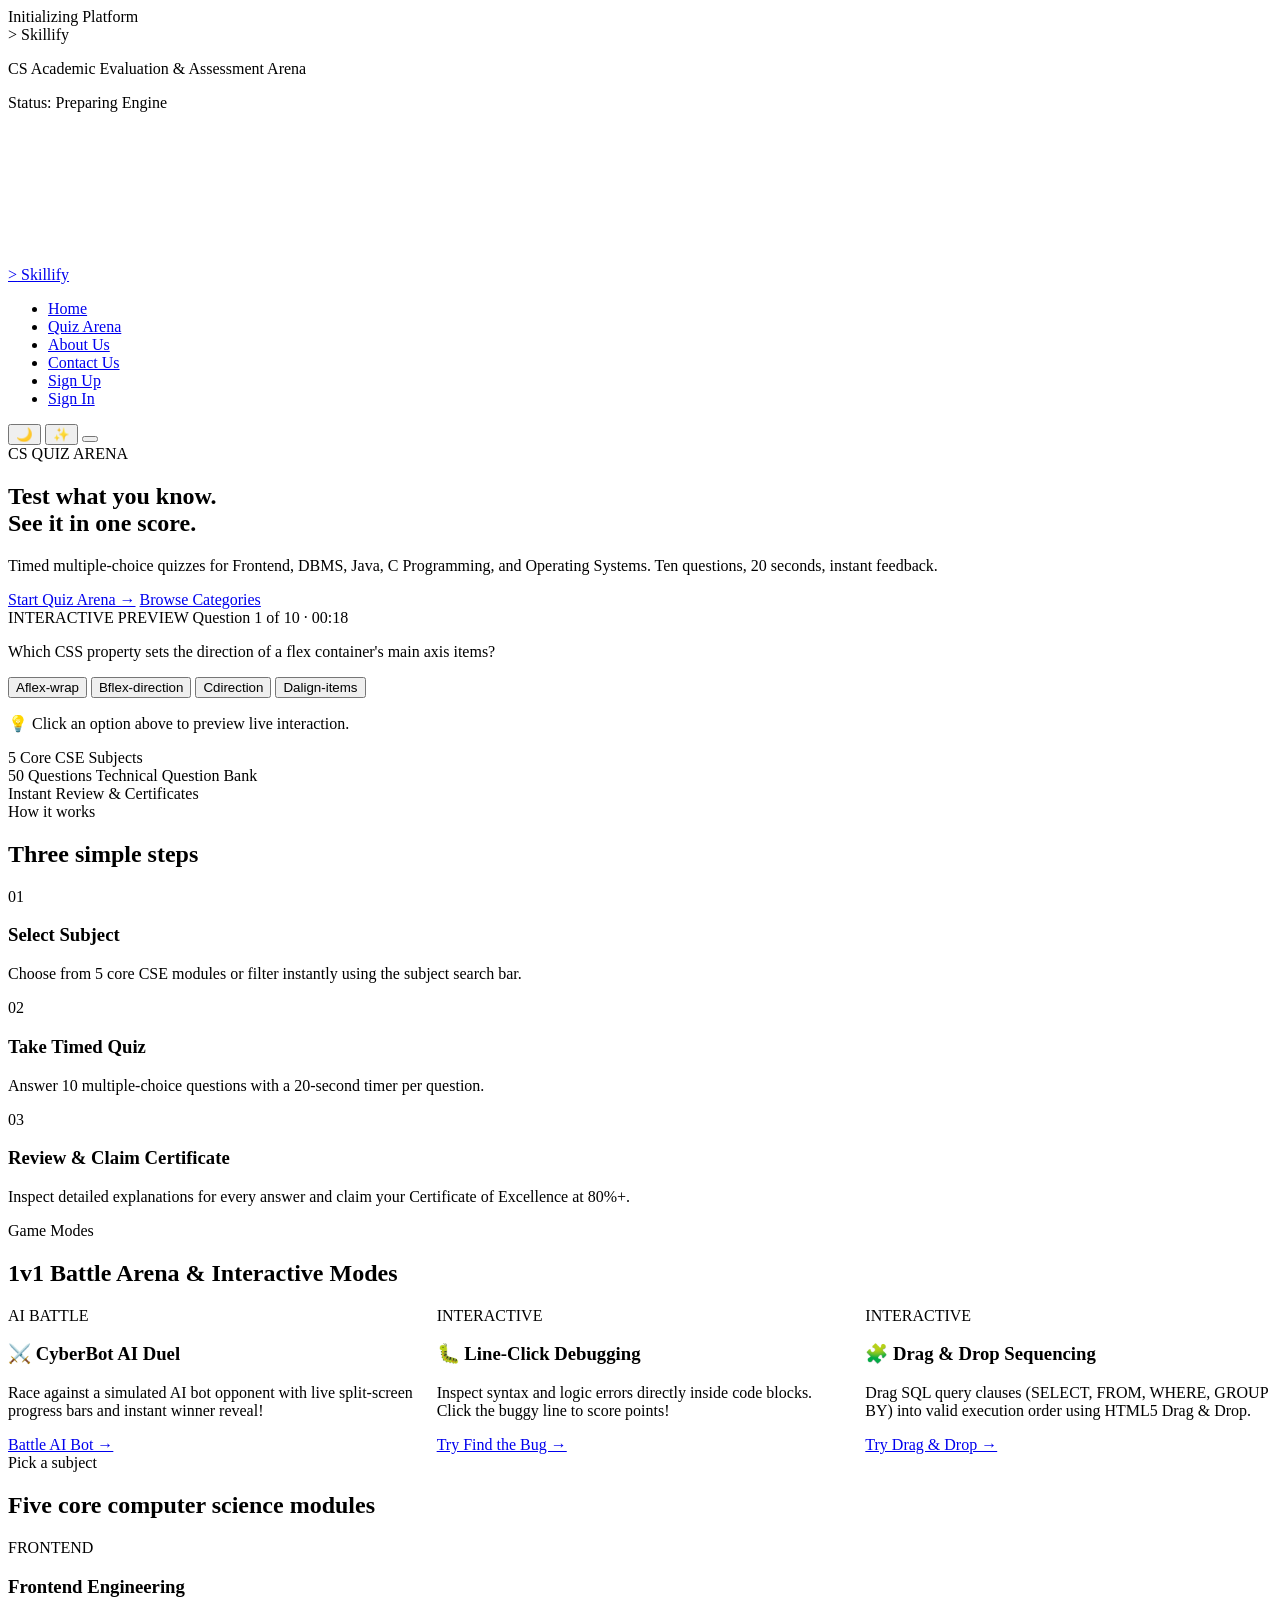
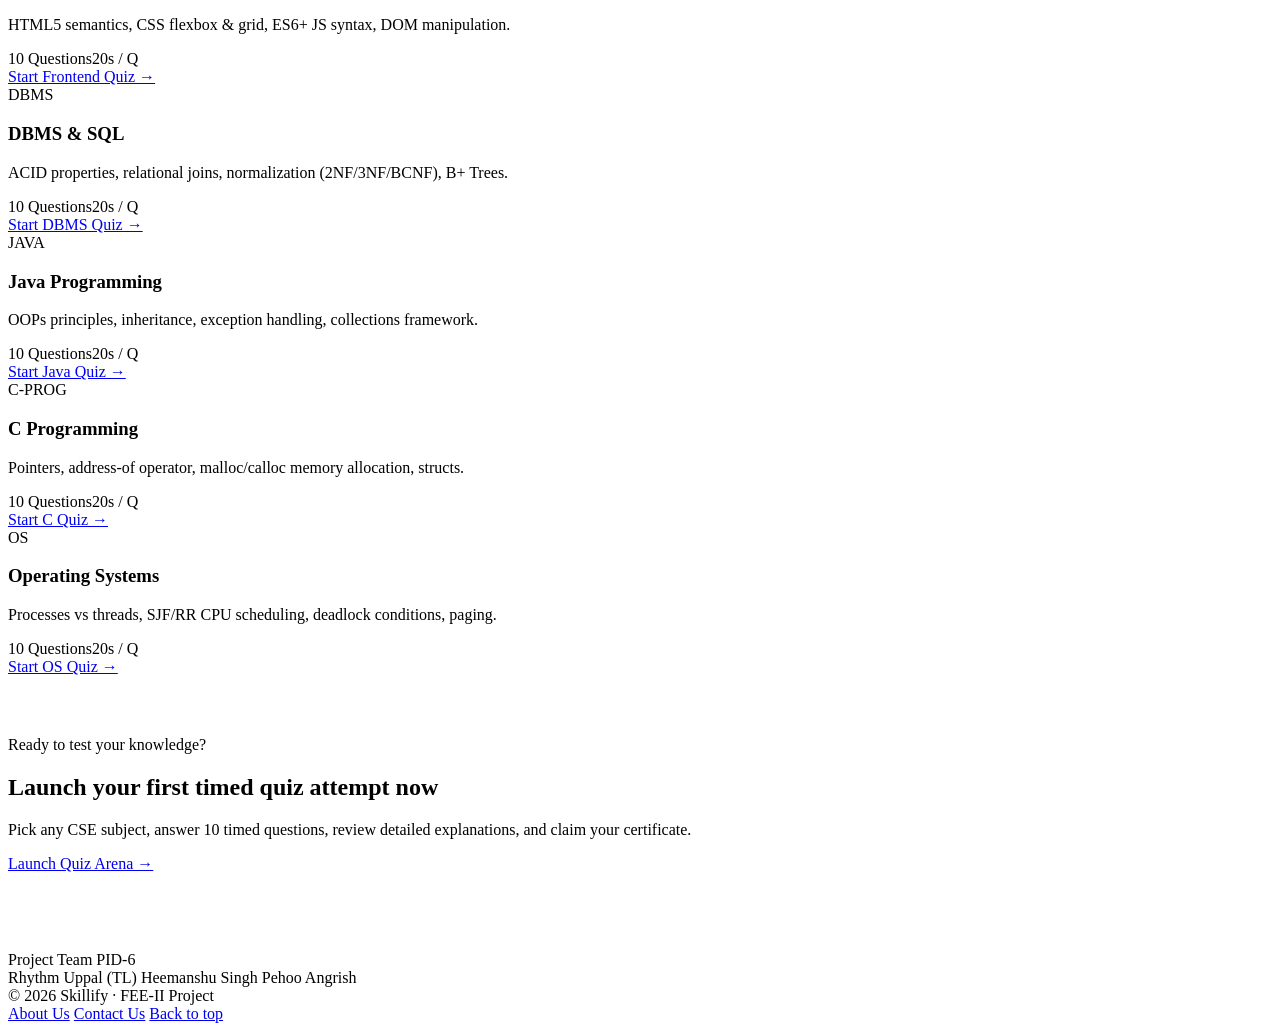
==== index.html @ 5d99f394 "feat(html): add main landing page" ====
<!DOCTYPE html>
<html lang="en">
<head>
  <meta charset="UTF-8">
  <meta name="viewport" content="width=device-width, initial-scale=1.0">
  <title>Skillify — Practice Quizzes for CS Fundamentals</title>
  <script>
    (function() {
      const theme = localStorage.getItem('skillify_theme') || localStorage.getItem('quizze_theme') || 'light';
      if (theme === 'dark') document.documentElement.classList.add('dark-theme');
    })();
  </script>
  <link href="https://fonts.googleapis.com/css2?family=JetBrains+Mono:wght@400;500;600;700;800&family=Work+Sans:wght@400;500;600;700&display=swap" rel="stylesheet">
  <link rel="stylesheet" href="style.css">
</head>
<body>

<!-- Initial Pure CSS Page Loader Overlay (Zero JS) -->
<div id="pageLoader" class="page-loader-overlay">
  <div class="loader-glow-ambient"></div>
  <div class="loader-card-box" aria-live="polite">
    <div class="loader-badge-tag">
      <span class="pulse-dot-light"></span>
      Initializing Platform
    </div>
    <div class="loader-logo-title">
      <span class="prompt">&gt;</span>&nbsp;Skillify<span class="cursor"></span>
    </div>
    <p class="loader-sub-text">CS Academic Evaluation &amp; Assessment Arena</p>
    <div class="loader-progress-area">
      <div class="loader-progress-info">
        <span>Status: Preparing Engine</span>
        <span class="percent-counter-text"></span>
      </div>
      <div class="loader-bar-track" role="progressbar" aria-valuemin="0" aria-valuemax="100">
        <div class="loader-bar-fill"></div>
      </div>
    </div>
    <div class="loader-console-box">
      <span class="console-text-anim"></span>
    </div>
  </div>
</div>

<!-- Background canvas -->
<canvas id="particleCanvas" class="bg-canvas"></canvas>

<header id="site-header" class="site-header">
  <nav class="navbar wrap">
    <a class="logo" href="index.html"><span class="prompt">&gt;</span>&nbsp;Skillify<span class="cursor"></span></a>

    <div class="nav-tools">
      <ul id="nav-links" class="nav-links">
        <li><a href="index.html" class="active">Home</a></li>
        <li><a href="quiz.html">Quiz Arena</a></li>
        <li><a href="about.html">About Us</a></li>
        <li><a href="contact.html">Contact Us</a></li>
        <li class="hide-auth"><a href="register.html">Sign Up</a></li>
        <li class="hide-auth"><a href="login.html">Sign In</a></li>
        <li class="show-auth" hidden><span id="userGreeting" class="user-name"></span></li>
        <li class="show-auth" hidden><a href="#" id="logoutLink">Logout</a></li>
      </ul>

      <button id="themeToggleBtn" class="theme-btn" aria-label="Toggle light and dark mode" title="Toggle light/dark theme">🌙</button>
      <button id="fxToggleBtn" class="theme-btn" aria-label="Toggle background particles" title="Toggle background particles">✨</button>

      <button class="nav-toggle" id="navToggle" aria-label="Open navigation menu" aria-expanded="false" aria-controls="nav-links">
        <span></span>
      </button>
    </div>
  </nav>
</header>

<main id="top" class="main-content">

  <!-- Hero section -->
  <section class="hero wrap" aria-label="Introduction">
    <div class="hero-grid">
      <div class="hero-copy">
        <div class="hero-badge">CS QUIZ ARENA</div>
        <h1>Test what you know.<br><span class="accent">See it in one score.</span></h1>
        <p class="lede">Timed multiple-choice quizzes for Frontend, DBMS, Java, C Programming, and Operating Systems. Ten questions, 20 seconds, instant feedback.</p>
        <div class="hero-actions">
          <a class="btn btn-primary btn-motion" href="quiz.html"><span>Start Quiz Arena &rarr;</span></a>
          <a class="btn" href="#categories">Browse Categories</a>
        </div>
      </div>
      <!-- Question preview card -->
      <div class="card-wrap" id="authCardWrapper">
        <article class="preview-card motion-card" id="authCard" aria-label="Sample question preview">
          <div class="card-glow"></div>
          <div class="card-hdr">
            <span class="card-tag">INTERACTIVE PREVIEW</span>
            <span class="card-progress">Question 1 of 10 · 00:18</span>
          </div>
          <p class="question-title">Which CSS property sets the direction of a flex container's main axis items?</p>
          <div class="options-grid" id="mcqOptions">
            <button class="option-btn" data-correct="false">
              <span class="opt-label">A</span><span>flex-wrap</span>
            </button>
            <button class="option-btn" data-correct="true">
              <span class="opt-label">B</span><span>flex-direction</span>
            </button>
            <button class="option-btn" data-correct="false">
              <span class="opt-label">C</span><span>direction</span>
            </button>
            <button class="option-btn" data-correct="false">
              <span class="opt-label">D</span><span>align-items</span>
            </button>
          </div>
          <p class="hint-text" id="mcqHint">💡 Click an option above to preview live interaction.</p>
        </article>
      </div>
    </div>

    <!-- Stats summary bar -->
    <aside class="stats-bar" aria-label="Application summary stats">
      <div class="stat-box">
        <span class="stat-num">5 Core</span>
        <span class="stat-label">CSE Subjects</span>
      </div>
      <div class="stat-box">
        <span class="stat-num">50 Questions</span>
        <span class="stat-label">Technical Question Bank</span>
      </div>
      <div class="stat-box">
        <span class="stat-num">Instant</span>
        <span class="stat-label">Review &amp; Certificates</span>
      </div>
    </aside>
  </section>

  <!-- How it works -->
  <section class="section" id="how" aria-label="How it works">
    <div class="wrap">
      <div class="section-head">
        <span class="eyebrow">How it works</span>
        <h2>Three simple steps</h2>
      </div>
      <div class="steps">
        <article class="step">
          <div class="step-num">01</div>
          <h3>Select Subject</h3>
          <p>Choose from 5 core CSE modules or filter instantly using the subject search bar.</p>
        </article>
        <article class="step">
          <div class="step-num">02</div>
          <h3>Take Timed Quiz</h3>
          <p>Answer 10 multiple-choice questions with a 20-second timer per question.</p>
        </article>
        <article class="step">
          <div class="step-num">03</div>
          <h3>Review &amp; Claim Certificate</h3>
          <p>Inspect detailed explanations for every answer and claim your Certificate of Excellence at 80%+.</p>
        </article>
      </div>
    </div>
  </section>

  <!-- Special game modes -->
  <section class="section" aria-label="Interactive features">
    <div class="wrap">
      <div class="section-head">
        <span class="eyebrow">Game Modes</span>
        <h2>1v1 Battle Arena &amp; Interactive Modes</h2>
      </div>

      <div style="display:grid; grid-template-columns:repeat(auto-fit, minmax(280px, 1fr)); gap:22px;">
        <article class="subject-card" style="--card-color:var(--os)">
          <span class="file">AI BATTLE</span>
          <h3>⚔️ CyberBot AI Duel</h3>
          <p>Race against a simulated AI bot opponent with live split-screen progress bars and instant winner reveal!</p>
          <a class="card-link" href="quiz.html">Battle AI Bot &rarr;</a>
        </article>
        <article class="subject-card" style="--card-color:var(--web)">
          <span class="file">INTERACTIVE</span>
          <h3>🐛 Line-Click Debugging</h3>
          <p>Inspect syntax and logic errors directly inside code blocks. Click the buggy line to score points!</p>
          <a class="card-link" href="quiz.html">Try Find the Bug &rarr;</a>
        </article>
        <article class="subject-card" style="--card-color:var(--dbms)">
          <span class="file">INTERACTIVE</span>
          <h3>🧩 Drag &amp; Drop Sequencing</h3>
          <p>Drag SQL query clauses (SELECT, FROM, WHERE, GROUP BY) into valid execution order using HTML5 Drag &amp; Drop.</p>
          <a class="card-link" href="quiz.html">Try Drag &amp; Drop &rarr;</a>
        </article>
      </div>
    </div>
  </section>

  <!-- Categories -->
  <section class="section section-alt" id="categories" aria-label="Quiz categories">
    <div class="wrap">
      <div class="section-head">
        <span class="eyebrow">Pick a subject</span>
        <h2>Five core computer science modules</h2>
      </div>
      <div class="categories-grid">
        <article class="subject-card" style="--card-color:var(--web)">
          <span class="file">FRONTEND</span>
          <h3>Frontend Engineering</h3>
          <p>HTML5 semantics, CSS flexbox &amp; grid, ES6+ JS syntax, DOM manipulation.</p>
          <div class="card-meta"><span>10 Questions</span><span>20s / Q</span></div>
          <a class="card-link" href="quiz.html">Start Frontend Quiz &rarr;</a>
        </article>
        <article class="subject-card" style="--card-color:var(--dbms)">
          <span class="file">DBMS</span>
          <h3>DBMS &amp; SQL</h3>
          <p>ACID properties, relational joins, normalization (2NF/3NF/BCNF), B+ Trees.</p>
          <div class="card-meta"><span>10 Questions</span><span>20s / Q</span></div>
          <a class="card-link" href="quiz.html">Start DBMS Quiz &rarr;</a>
        </article>
        <article class="subject-card" style="--card-color:var(--java)">
          <span class="file">JAVA</span>
          <h3>Java Programming</h3>
          <p>OOPs principles, inheritance, exception handling, collections framework.</p>
          <div class="card-meta"><span>10 Questions</span><span>20s / Q</span></div>
          <a class="card-link" href="quiz.html">Start Java Quiz &rarr;</a>
        </article>
        <article class="subject-card" style="--card-color:var(--c)">
          <span class="file">C-PROG</span>
          <h3>C Programming</h3>
          <p>Pointers, address-of operator, malloc/calloc memory allocation, structs.</p>
          <div class="card-meta"><span>10 Questions</span><span>20s / Q</span></div>
          <a class="card-link" href="quiz.html">Start C Quiz &rarr;</a>
        </article>
        <article class="subject-card" style="--card-color:var(--os)">
          <span class="file">OS</span>
          <h3>Operating Systems</h3>
          <p>Processes vs threads, SJF/RR CPU scheduling, deadlock conditions, paging.</p>
          <div class="card-meta"><span>10 Questions</span><span>20s / Q</span></div>
          <a class="card-link" href="quiz.html">Start OS Quiz &rarr;</a>
        </article>
      </div>
    </div>
  </section>

  <!-- Bottom CTA -->
  <section class="wrap" style="padding-bottom:78px; padding-top: 60px;">
    <div class="cta-panel">
      <div>
        <span class="eyebrow">Ready to test your knowledge?</span>
        <h2>Launch your first timed quiz attempt now</h2>
        <p>Pick any CSE subject, answer 10 timed questions, review detailed explanations, and claim your certificate.</p>
      </div>
      <a class="btn btn-primary btn-motion" href="quiz.html"><span>Launch Quiz Arena &rarr;</span></a>
    </div>
  </section>

</main>

<footer class="site-footer">
  <div class="wrap">
    <div class="foot-top">
      <div class="foot-team">
        <span class="foot-team-title">Project Team PID-6</span>
        <div class="team-members">
          <span class="member-badge">Rhythm Uppal (TL)</span>
          <span class="member-badge">Heemanshu Singh</span>
          <span class="member-badge">Pehoo Angrish</span>
        </div>
      </div>
    </div>
    <div class="foot-row">
      <span>© 2026 Skillify · FEE-II Project</span>
      <div class="foot-links">
        <a href="about.html">About Us</a>
        <a href="contact.html">Contact Us</a>
        <a href="#top">Back to top</a>
      </div>
    </div>
  </div>
</footer>

<script src="main.js"></script>
<script src="auth.js"></script>
</body>
</html>
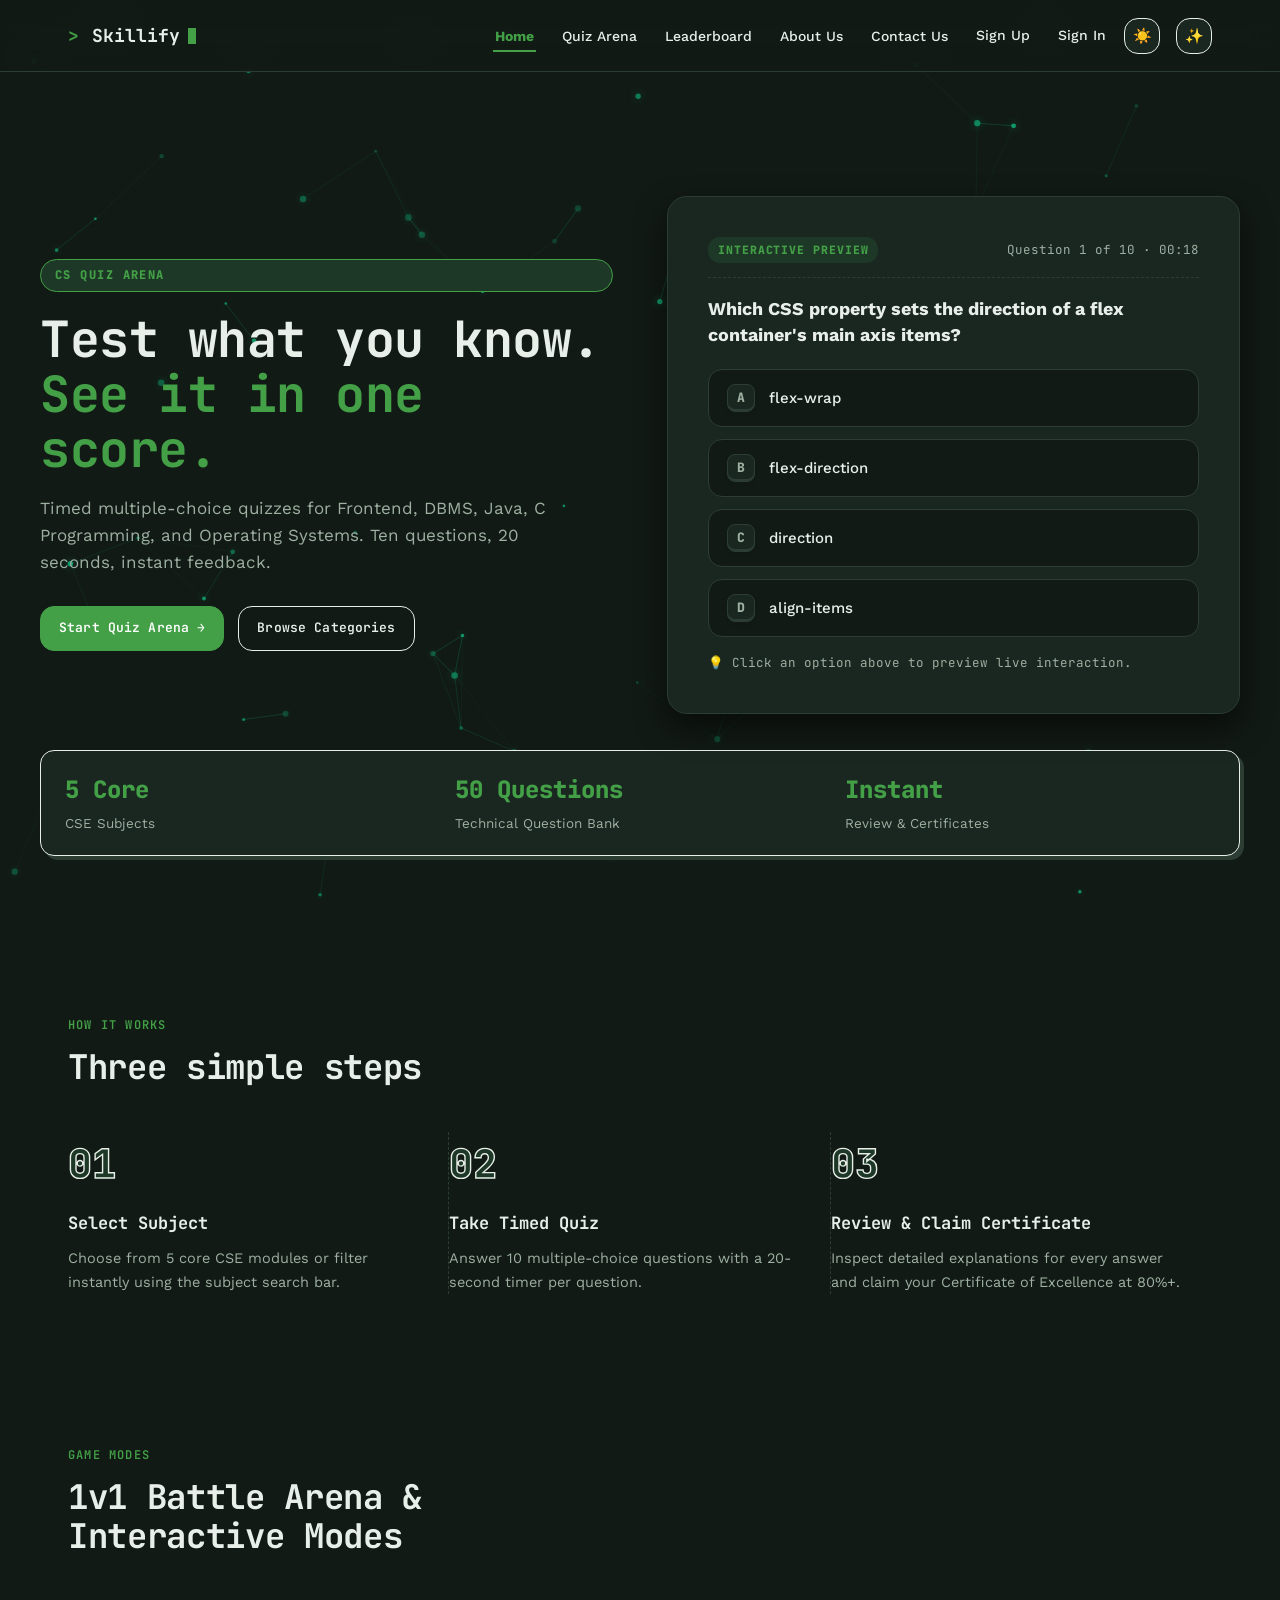
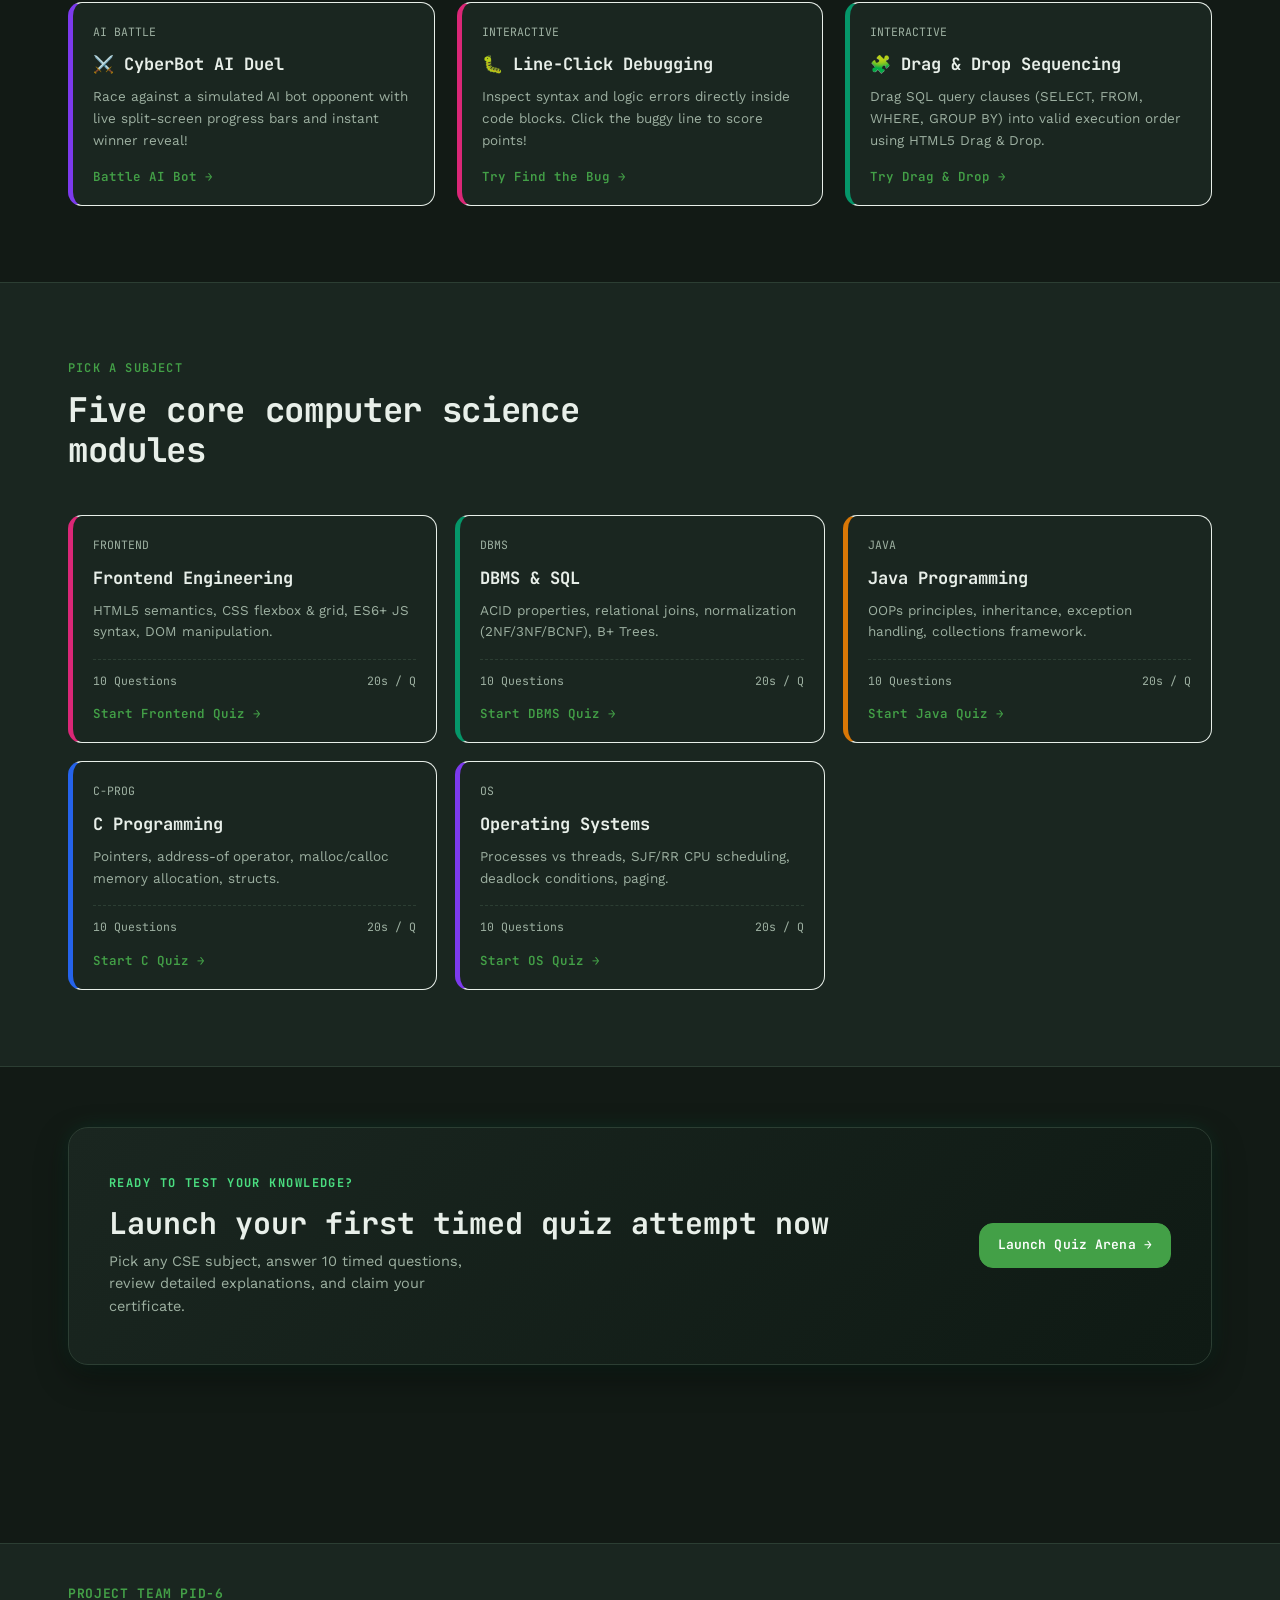
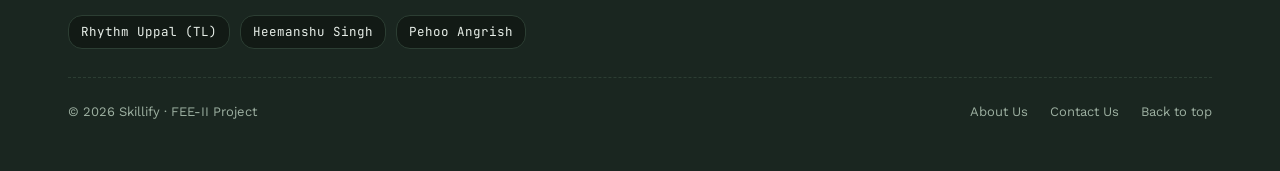
==== commit 55ce2c9c: "style(theme): set Dark Forest Green as default theme and harmonize navbar" ====
--- a/index.html
+++ b/index.html
@@ -1,13 +1,17 @@
 <!DOCTYPE html>
-<html lang="en">
+<html lang="en" class="dark-theme">
 <head>
   <meta charset="UTF-8">
   <meta name="viewport" content="width=device-width, initial-scale=1.0">
   <title>Skillify — Practice Quizzes for CS Fundamentals</title>
   <script>
     (function() {
-      const theme = localStorage.getItem('skillify_theme') || localStorage.getItem('quizze_theme') || 'light';
-      if (theme === 'dark') document.documentElement.classList.add('dark-theme');
+      const theme = localStorage.getItem('skillify_theme') || localStorage.getItem('quizze_theme') || 'dark';
+      if (theme !== 'light') {
+        document.documentElement.classList.add('dark-theme');
+      } else {
+        document.documentElement.classList.remove('dark-theme');
+      }
     })();
   </script>
   <link href="https://fonts.googleapis.com/css2?family=JetBrains+Mono:wght@400;500;600;700;800&family=Work+Sans:wght@400;500;600;700&display=swap" rel="stylesheet">
@@ -53,6 +57,7 @@
       <ul id="nav-links" class="nav-links">
         <li><a href="index.html" class="active">Home</a></li>
         <li><a href="quiz.html">Quiz Arena</a></li>
+        <li><a href="leaderboard.html">Leaderboard</a></li>
         <li><a href="about.html">About Us</a></li>
         <li><a href="contact.html">Contact Us</a></li>
         <li class="hide-auth"><a href="register.html">Sign Up</a></li>
@@ -274,5 +279,5 @@
 
 <script src="main.js"></script>
 <script src="auth.js"></script>
-</body>
+    </body>
 </html>
--- a/style.css
+++ b/style.css
@@ -0,0 +1,2674 @@
+/* Skillify Design System & Stylesheet */
+
+:root {
+  --paper: #F1F5F9;
+  --panel: #FFFFFF;
+  --ink: #0F172A;
+  --ink-soft: #475569;
+  --rule: #CBD5E1;
+  
+  --accent: #059669;
+  --accent-hover: #047857;
+  --accent-soft: #D1FAE5;
+  --bad: #DC2626;
+  --bad-soft: #FEE2E2;
+
+  --java: #D97706;
+  --web: #DB2777;
+  --c: #2563EB;
+  --dbms: #059669;
+  --os: #7C3AED;
+
+  --radius-sm: 8px;
+  --radius: 14px;
+  --radius-lg: 20px;
+  --max: 1200px;
+
+  --font-mono: 'JetBrains Mono', monospace;
+  --font-body: 'Work Sans', -apple-system, BlinkMacSystemFont, sans-serif;
+  --nav-height: 72px;
+
+  --shadow-sm: 0 2px 6px rgba(15, 23, 42, 0.06);
+  --shadow-md: 0 6px 18px -2px rgba(15, 23, 42, 0.08), 0 3px 8px -1px rgba(15, 23, 42, 0.04);
+  --shadow-lg: 0 16px 36px -4px rgba(15, 23, 42, 0.12), 0 6px 16px -2px rgba(15, 23, 42, 0.06);
+  --shadow-emerald: 0 8px 24px -2px rgba(5, 150, 105, 0.35);
+}
+
+/* Dark Forest Green Theme */
+html.dark-theme {
+  --paper: #121A15;
+  --panel: #1A2620;
+  --ink: #E8EFE9;
+  --ink-soft: #9DB0A1;
+  --rule: #2C3E33;
+
+  --accent: #43A047;
+  --accent-hover: #2F6F4F;
+  --accent-soft: #1E3827;
+  --bad: #E57373;
+  --bad-soft: rgba(229, 115, 115, 0.15);
+
+  --shadow-sm: 0 1px 3px rgba(0, 0, 0, 0.4);
+  --shadow-md: 0 4px 14px rgba(0, 0, 0, 0.45);
+  --shadow-lg: 0 14px 30px rgba(0, 0, 0, 0.55);
+  --shadow-emerald: 0 6px 20px -2px rgba(47, 111, 79, 0.4);
+}
+
+*,
+*::before,
+*::after {
+  box-sizing: border-box;
+}
+
+html {
+  scroll-behavior: smooth;
+  scroll-padding-top: var(--nav-height);
+}
+
+/* Scrollbar styling */
+::-webkit-scrollbar {
+  width: 8px;
+  height: 8px;
+}
+
+::-webkit-scrollbar-track {
+  background: var(--paper);
+}
+
+::-webkit-scrollbar-thumb {
+  background: var(--rule);
+  border-radius: 99px;
+}
+
+::-webkit-scrollbar-thumb:hover {
+  background: var(--accent);
+}
+
+* {
+  scrollbar-width: thin;
+  scrollbar-color: var(--rule) var(--paper);
+}
+
+@media (prefers-reduced-motion: reduce) {
+  html {
+    scroll-behavior: auto;
+  }
+
+  *,
+  *::before,
+  *::after {
+    animation-duration: 0.001ms !important;
+    animation-iteration-count: 1 !important;
+    transition-duration: 0.001ms !important;
+  }
+}
+
+body {
+  margin: 0;
+  background: radial-gradient(at 0% 0%, rgba(16, 185, 129, 0.08) 0px, transparent 55%),
+              radial-gradient(at 100% 0%, rgba(59, 130, 246, 0.08) 0px, transparent 55%),
+              radial-gradient(at 50% 100%, rgba(236, 72, 153, 0.06) 0px, transparent 55%),
+              var(--paper);
+  color: var(--ink);
+  font-family: var(--font-body);
+  font-size: 16px;
+  line-height: 1.6;
+  -webkit-font-smoothing: antialiased;
+  padding-top: var(--nav-height);
+  transition: background 0.25s ease, color 0.25s ease;
+}
+
+html.dark-theme body {
+  background: var(--paper);
+}
+
+h1,
+h2,
+h3,
+h4 {
+  font-family: var(--font-mono);
+  margin: 0;
+  color: var(--ink);
+}
+
+p {
+  margin: 0;
+}
+
+a {
+  color: inherit;
+  text-decoration: none;
+}
+
+button,
+input,
+select,
+textarea {
+  font-family: inherit;
+}
+
+button {
+  cursor: pointer;
+}
+
+ul {
+  margin: 0;
+  padding: 0;
+  list-style: none;
+}
+
+.wrap {
+  max-width: var(--max);
+  margin: 0 auto;
+  padding: 0 28px;
+}
+
+.eyebrow {
+  font-family: var(--font-mono);
+  font-size: 12px;
+  letter-spacing: 0.1em;
+  text-transform: uppercase;
+  color: var(--accent);
+  font-weight: 600;
+}
+
+:focus-visible {
+  outline: 2.5px solid var(--accent);
+  outline-offset: 3px;
+}
+
+/* Navigation */
+.site-header {
+  position: fixed;
+  top: 0;
+  left: 0;
+  width: 100%;
+  z-index: 1000;
+  height: var(--nav-height);
+  background: rgba(246, 247, 241, 0.78);
+  backdrop-filter: blur(14px) saturate(140%);
+  -webkit-backdrop-filter: blur(14px) saturate(140%);
+  border-bottom: 1px solid var(--rule);
+  transition: box-shadow 0.25s ease, background 0.25s ease;
+}
+
+html.dark-theme .site-header {
+  background: rgba(18, 26, 21, 0.85);
+}
+
+.site-header.scrolled {
+  box-shadow: 0 8px 24px rgba(22, 36, 28, 0.12);
+}
+
+.navbar {
+  display: flex;
+  align-items: center;
+  justify-content: space-between;
+  height: var(--nav-height);
+}
+
+.logo {
+  font-family: var(--font-mono);
+  font-weight: 700;
+  font-size: 18px;
+  display: flex;
+  align-items: center;
+  gap: 2px;
+}
+
+.logo .prompt {
+  color: var(--accent);
+}
+
+.logo .cursor {
+  display: inline-block;
+  width: 8px;
+  height: 16px;
+  background: var(--accent);
+  margin-left: 6px;
+  animation: blink 1.1s steps(1) infinite;
+}
+
+@keyframes blink {
+  50% {
+    opacity: 0;
+  }
+}
+
+.nav-tools {
+  display: flex;
+  align-items: center;
+  gap: 16px;
+}
+
+.nav-links {
+  display: flex;
+  gap: 24px;
+  align-items: center;
+  font-size: 14px;
+  font-weight: 500;
+}
+
+.nav-links a {
+  padding: 6px 2px;
+  border-bottom: 2px solid transparent;
+  transition: border-color 0.15s ease;
+}
+
+.nav-links a:hover {
+  border-color: var(--accent);
+}
+
+.nav-links a.active {
+  border-bottom-color: var(--accent);
+  color: var(--accent);
+  font-weight: 700;
+}
+
+[hidden] {
+  display: none !important;
+}
+
+.user-greeting {
+  font-family: var(--font-mono);
+  font-size: 13.5px;
+  font-weight: 700;
+  color: var(--ink);
+  background: var(--panel);
+  border: 1.5px solid var(--rule);
+  padding: 5px 14px;
+  border-radius: 20px;
+  display: inline-flex;
+  align-items: center;
+  gap: 6px;
+  box-shadow: var(--shadow-sm);
+}
+
+html.dark-theme .user-greeting {
+  background: var(--paper);
+  border-color: var(--rule);
+}
+
+.nav-links #logoutLink {
+  color: var(--bad);
+}
+
+.user-name {
+  font-family: var(--font-mono);
+  font-size: 13px;
+  color: var(--ink);
+  background: var(--panel);
+  border: 1.5px solid var(--rule);
+  padding: 4px 12px;
+  border-radius: 20px;
+  display: inline-flex;
+  align-items: center;
+  gap: 6px;
+  box-shadow: var(--shadow-sm);
+}
+
+html.dark-theme .user-name {
+  background: var(--paper);
+  border-color: var(--rule);
+}
+
+.theme-btn {
+  background: var(--panel);
+  border: 1.5px solid var(--ink);
+  border-radius: var(--radius);
+  color: var(--ink);
+  width: 36px;
+  height: 36px;
+  display: flex;
+  align-items: center;
+  justify-content: center;
+  font-size: 15px;
+  transition: transform 0.15s ease, background 0.15s ease;
+}
+
+.theme-btn:hover {
+  transform: translateY(-1px);
+}
+
+.nav-toggle {
+  display: none;
+  background: none;
+  border: 1.5px solid var(--ink);
+  border-radius: var(--radius);
+  width: 38px;
+  height: 38px;
+  align-items: center;
+  justify-content: center;
+}
+
+.nav-toggle span,
+.nav-toggle span::before,
+.nav-toggle span::after {
+  content: '';
+  display: block;
+  width: 18px;
+  height: 2px;
+  background: var(--ink);
+  position: relative;
+}
+
+.nav-toggle span::before {
+  position: absolute;
+  top: -6px;
+}
+
+.nav-toggle span::after {
+  position: absolute;
+  top: 6px;
+}
+
+/* Buttons & Inputs */
+.btn {
+  font-family: var(--font-mono);
+  font-weight: 600;
+  font-size: 13px;
+  letter-spacing: 0.01em;
+  padding: 11px 18px;
+  border-radius: var(--radius);
+  border: 1.5px solid var(--ink);
+  background: transparent;
+  color: var(--ink);
+  display: inline-flex;
+  align-items: center;
+  justify-content: center;
+  gap: 8px;
+  transition: transform 0.15s ease, box-shadow 0.15s ease, background 0.15s ease;
+}
+
+.btn-primary {
+  background: var(--ink);
+  color: var(--paper);
+  border-color: var(--ink);
+}
+
+html.dark-theme .btn-primary {
+  background: var(--accent);
+  color: #FFFFFF;
+  border-color: var(--accent);
+}
+
+.btn:hover {
+  transform: translateY(-1px);
+  box-shadow: 2px 3px 0 var(--accent);
+}
+
+.btn-on-dark {
+  border-color: var(--paper);
+  color: var(--paper);
+  flex-shrink: 0;
+}
+
+.btn-on-dark:hover {
+  box-shadow: 2px 3px 0 var(--accent);
+}
+
+.btn-sm {
+  padding: 6px 12px;
+  font-size: 12px;
+}
+
+.btn-outline-danger {
+  border-color: var(--bad);
+  color: var(--bad);
+}
+
+.btn-outline-danger:hover {
+  background: var(--bad);
+  color: #FFF;
+  box-shadow: 2px 3px 0 var(--ink);
+}
+
+.search-bar-wrap {
+  margin-bottom: 24px;
+  position: relative;
+}
+
+.search-input {
+  width: 100%;
+  padding: 12px 16px;
+  border: 1.5px solid var(--ink);
+  border-radius: var(--radius);
+  background: var(--panel);
+  color: var(--ink);
+  font-family: var(--font-body);
+  font-size: 15px;
+  transition: border-color 0.15s ease, box-shadow 0.15s ease;
+}
+
+.search-input:focus {
+  outline: none;
+  border-color: var(--accent);
+  box-shadow: 3px 3px 0 var(--accent-soft);
+}
+
+/* Hero Section */
+.hero {
+  padding: 64px 0 84px;
+}
+
+.hero-grid {
+  display: grid;
+  grid-template-columns: 1fr 1fr;
+  gap: 54px;
+  align-items: center;
+}
+
+.hero h1 {
+  font-size: clamp(32px, 4vw, 50px);
+  line-height: 1.1;
+  letter-spacing: -0.01em;
+  margin-bottom: 18px;
+}
+
+.hero h1 .accent {
+  color: var(--accent);
+  background-clip: text;
+  -webkit-background-clip: text;
+}
+
+.hero p.lede {
+  font-size: 17px;
+  color: var(--ink-soft);
+  max-width: 46ch;
+  margin-bottom: 30px;
+}
+
+.hero-actions {
+  display: flex;
+  gap: 14px;
+  flex-wrap: wrap;
+}
+
+/* Question Preview Card */
+.card-wrap {
+  perspective: 1000px;
+}
+
+.motion-card {
+  position: relative;
+  overflow: hidden;
+  will-change: transform;
+  transition: transform 0.15s cubic-bezier(0.2, 0, 0.2, 1), box-shadow 0.25s ease, border-color 0.25s ease;
+}
+
+.motion-card:hover {
+  border-color: var(--accent);
+  box-shadow: 0 16px 36px -4px rgba(16, 185, 129, 0.2), var(--shadow-lg);
+}
+
+.card-glow {
+  position: absolute;
+  inset: 0;
+  border-radius: inherit;
+  pointer-events: none;
+  opacity: 0;
+  transition: opacity 0.3s ease;
+  z-index: 1;
+}
+
+.preview-card {
+  background: var(--panel);
+  border: 1.5px solid var(--rule);
+  border-radius: var(--radius-lg);
+  box-shadow: var(--shadow-lg);
+  padding: 26px 28px;
+}
+
+.card-hdr {
+  display: flex;
+  justify-content: space-between;
+  align-items: center;
+  padding-bottom: 14px;
+  margin-bottom: 18px;
+  border-bottom: 1px dashed var(--rule);
+  font-family: var(--font-mono);
+}
+
+.card-tag {
+  font-size: 11.5px;
+  letter-spacing: 0.08em;
+  font-weight: 800;
+  color: var(--accent);
+  background: var(--accent-soft);
+  padding: 4px 10px;
+  border-radius: 12px;
+}
+
+.card-progress {
+  font-size: 12.5px;
+  color: var(--ink-soft);
+}
+
+.question-title {
+  font-size: 18px;
+  font-weight: 700;
+  margin-bottom: 20px;
+  line-height: 1.45;
+}
+
+.options-grid,
+.mcq-options {
+  display: flex;
+  flex-direction: column;
+  gap: 12px;
+  margin-bottom: 16px;
+  width: 100%;
+}
+
+.option-btn,
+.mcq-option {
+  position: relative;
+  z-index: 2;
+  pointer-events: auto;
+  display: flex;
+  align-items: center;
+  gap: 14px;
+  border: 1.5px solid var(--rule);
+  border-radius: var(--radius);
+  background: var(--paper);
+  padding: 14px 18px;
+  text-align: left;
+  font-size: 15px;
+  font-weight: 500;
+  color: var(--ink);
+  width: 100%;
+  box-sizing: border-box;
+  cursor: pointer;
+  transition: transform 0.2s ease, border-color 0.2s ease, background 0.2s ease, box-shadow 0.2s ease;
+}
+
+.option-btn:hover,
+.mcq-option:hover {
+  border-color: var(--accent);
+  border-left: 4px solid var(--accent);
+  background: var(--panel);
+  transform: translateX(6px);
+  box-shadow: var(--shadow-sm);
+}
+
+.opt-label,
+.mcq-letter {
+  font-family: var(--font-mono);
+  font-size: 13px;
+  font-weight: 800;
+  width: 28px;
+  height: 28px;
+  border-radius: 8px;
+  border: 1.5px solid var(--rule);
+  display: flex;
+  align-items: center;
+  justify-content: center;
+  flex-shrink: 0;
+  background: var(--panel);
+  color: var(--ink-soft);
+  box-shadow: inset 0 -2px 0 var(--rule), 0 2px 4px rgba(0, 0, 0, 0.05);
+  transition: all 0.2s ease;
+}
+
+.option-btn:hover .opt-label,
+.mcq-option:hover .mcq-letter {
+  border-color: var(--accent);
+  color: var(--accent);
+}
+
+.option-btn.selected,
+.mcq-option.selected {
+  border-color: var(--accent);
+  background: var(--accent-soft);
+  box-shadow: 0 0 0 2px var(--accent), var(--shadow-sm);
+}
+
+.option-btn.selected .opt-label,
+.mcq-option.selected .mcq-letter {
+  border-color: var(--accent);
+  background: var(--accent);
+  color: #FFF;
+}
+
+.option-btn.correct,
+.mcq-option.correct {
+  border-color: var(--accent);
+  background: var(--accent-soft);
+  box-shadow: 0 0 16px rgba(16, 185, 129, 0.25);
+}
+
+.option-btn.incorrect,
+.mcq-option.incorrect {
+  border-color: var(--bad);
+  background: rgba(180, 68, 58, 0.12);
+}
+
+.option-btn.incorrect .opt-label,
+.mcq-option.incorrect .mcq-letter {
+  border-color: var(--bad);
+  background: var(--bad);
+  color: #FFF;
+}
+
+.option-btn[disabled],
+.mcq-option[disabled] {
+  cursor: default;
+}
+
+.hint-text,
+.mcq-hint {
+  font-family: var(--font-mono);
+  font-size: 12.5px;
+  color: var(--ink-soft);
+}
+
+/* Stats Summary */
+.stats-bar {
+  display: grid;
+  grid-template-columns: repeat(3, 1fr);
+  gap: 20px;
+  background: var(--panel);
+  border: 1.5px solid var(--ink);
+  border-radius: var(--radius);
+  padding: 20px 24px;
+  margin-top: 36px;
+  box-shadow: 4px 4px 0 var(--rule);
+}
+
+.stat-box {
+  display: flex;
+  flex-direction: column;
+  gap: 4px;
+}
+
+.stat-num {
+  font-family: var(--font-mono);
+  font-size: 24px;
+  font-weight: 800;
+  color: var(--accent);
+}
+
+.stat-label {
+  font-size: 13.5px;
+  color: var(--ink-soft);
+}
+
+/* Sections & Steps */
+.section {
+  padding: 76px 0;
+}
+
+.section-head {
+  max-width: 56ch;
+  margin-bottom: 46px;
+}
+
+.section-head .eyebrow {
+  margin-bottom: 12px;
+  display: block;
+}
+
+.section-head h2 {
+  font-size: clamp(25px, 3vw, 34px);
+  letter-spacing: -0.01em;
+  line-height: 1.16;
+}
+
+.section-alt {
+  background: var(--panel);
+  border-top: 1px solid var(--rule);
+  border-bottom: 1px solid var(--rule);
+}
+
+.steps {
+  display: grid;
+  grid-template-columns: repeat(3, 1fr);
+  gap: 0;
+}
+
+.step {
+  padding: 0 28px 0 0;
+}
+
+.step:not(:last-child) {
+  border-right: 1px dashed var(--rule);
+}
+
+.step-num {
+  font-family: var(--font-mono);
+  font-size: 40px;
+  font-weight: 800;
+  color: var(--accent-soft);
+  -webkit-text-stroke: 1.4px var(--ink);
+  margin-bottom: 14px;
+}
+
+.step h3 {
+  font-size: 17px;
+  margin-bottom: 10px;
+}
+
+.step p {
+  font-size: 14.5px;
+  color: var(--ink-soft);
+}
+
+/* Subject Grid */
+.categories-grid {
+  display: grid;
+  grid-template-columns: repeat(3, 1fr);
+  gap: 18px;
+}
+
+.subject-card {
+  background: var(--panel);
+  border: 1.5px solid var(--ink);
+  border-left: 5px solid var(--card-color, var(--accent));
+  border-radius: var(--radius);
+  padding: 20px 20px 18px;
+  display: flex;
+  flex-direction: column;
+  transition: transform 0.15s ease, box-shadow 0.15s ease;
+}
+
+.subject-card:hover {
+  transform: translateY(-3px);
+  box-shadow: 4px 5px 0 var(--ink);
+}
+
+.subject-card .file {
+  font-family: var(--font-mono);
+  font-size: 11.5px;
+  color: var(--ink-soft);
+  margin-bottom: 10px;
+  display: block;
+}
+
+.subject-card h3 {
+  font-size: 17px;
+  margin-bottom: 8px;
+}
+
+.subject-card p {
+  font-size: 13.5px;
+  color: var(--ink-soft);
+  margin-bottom: 16px;
+}
+
+.card-meta {
+  display: flex;
+  justify-content: space-between;
+  font-family: var(--font-mono);
+  font-size: 11.5px;
+  padding-top: 12px;
+  border-top: 1px dashed var(--rule);
+  color: var(--ink-soft);
+  margin-bottom: 14px;
+}
+
+.card-link {
+  font-family: var(--font-mono);
+  font-size: 12.5px;
+  font-weight: 600;
+  color: var(--accent);
+  margin-top: auto;
+  display: inline-flex;
+  align-items: center;
+  gap: 4px;
+}
+
+.card-link:hover {
+  text-decoration: underline;
+}
+
+/* CTA Panel */
+.cta-panel {
+  background: linear-gradient(135deg, #0F172A 0%, #1E293B 100%);
+  color: #FFFFFF;
+  border-radius: var(--radius-lg);
+  padding: 46px 40px;
+  display: flex;
+  align-items: center;
+  justify-content: space-between;
+  gap: 32px;
+  flex-wrap: wrap;
+  border: 1.5px solid rgba(255, 255, 255, 0.1);
+  box-shadow: var(--shadow-lg);
+}
+
+html.dark-theme .cta-panel {
+  background: linear-gradient(135deg, #1A2620 0%, #0F1A14 100%);
+  border: 1.5px solid var(--rule);
+  box-shadow: 0 12px 32px rgba(0, 0, 0, 0.4), 0 0 24px -4px rgba(16, 185, 129, 0.2);
+}
+
+.cta-panel .eyebrow {
+  color: #34D399;
+  margin-bottom: 12px;
+  display: block;
+  font-weight: 700;
+  letter-spacing: 0.12em;
+}
+
+html.dark-theme .cta-panel .eyebrow {
+  color: #4ADE80;
+}
+
+.cta-panel h2 {
+  color: #F8FAFC;
+  font-size: clamp(22px, 3vw, 30px);
+  margin-bottom: 10px;
+  line-height: 1.2;
+}
+
+html.dark-theme .cta-panel h2 {
+  color: #E8EFE9;
+}
+
+.cta-panel p {
+  color: #94A3B8;
+  max-width: 44ch;
+  font-size: 14.5px;
+  line-height: 1.55;
+}
+
+html.dark-theme .cta-panel p {
+  color: #9DB0A1;
+}
+
+/* Quiz Arena */
+.quiz-arena {
+  padding: 40px 0 80px;
+}
+
+.guidelines-card {
+  background: var(--panel);
+  border: 1.5px solid var(--ink);
+  border-radius: var(--radius);
+  box-shadow: 6px 6px 0 var(--accent-soft), 6px 6px 0 1.5px var(--ink);
+  padding: 32px;
+  max-width: 680px;
+  margin: 0 auto;
+}
+
+.guidelines-card h2 {
+  font-size: 22px;
+  margin-bottom: 12px;
+}
+
+.guidelines-card p {
+  color: var(--ink-soft);
+  margin-bottom: 20px;
+}
+
+.guidelines-list {
+  display: flex;
+  flex-direction: column;
+  gap: 12px;
+  margin-bottom: 28px;
+}
+
+.guidelines-item {
+  display: flex;
+  align-items: flex-start;
+  gap: 12px;
+  font-size: 14.5px;
+  background: var(--paper);
+  padding: 12px 14px;
+  border: 1px solid var(--rule);
+  border-radius: var(--radius);
+}
+
+.active-quiz-box {
+  background: var(--panel);
+  border: 1.5px solid var(--ink);
+  border-radius: var(--radius);
+  box-shadow: 6px 6px 0 var(--accent-soft), 6px 6px 0 1.5px var(--ink);
+  padding: 28px;
+  max-width: 780px;
+  margin: 0 auto;
+}
+
+.quiz-hud {
+  display: flex;
+  justify-content: space-between;
+  align-items: center;
+  padding-bottom: 16px;
+  border-bottom: 1px dashed var(--rule);
+  margin-bottom: 20px;
+  font-family: var(--font-mono);
+}
+
+.hud-topic {
+  font-weight: 700;
+  font-size: 14px;
+  color: var(--accent);
+}
+
+.hud-timer {
+  display: flex;
+  align-items: center;
+  gap: 6px;
+  font-weight: 800;
+  font-size: 15px;
+  background: var(--accent-soft);
+  color: var(--accent);
+  padding: 6px 12px;
+  border-radius: var(--radius);
+  border: 1px solid transparent;
+  transition: all 0.3s ease;
+}
+
+.hud-timer.warning {
+  background: rgba(245, 158, 11, 0.18);
+  color: #D97706;
+  border-color: rgba(245, 158, 11, 0.4);
+}
+
+.hud-timer.danger {
+  background: rgba(239, 68, 68, 0.2);
+  color: #EF4444;
+  border-color: rgba(239, 68, 68, 0.5);
+  animation: timerPulse 0.8s infinite alternate ease-in-out;
+}
+
+@keyframes timerPulse {
+  0% { transform: scale(1); box-shadow: 0 0 0 rgba(239, 68, 68, 0); }
+  100% { transform: scale(1.05); box-shadow: 0 0 12px rgba(239, 68, 68, 0.5); }
+}
+
+.progress-track {
+  width: 100%;
+  height: 6px;
+  background: var(--rule);
+  border-radius: 3px;
+  overflow: hidden;
+  margin-bottom: 24px;
+}
+
+.progress-fill {
+  height: 100%;
+  background: var(--accent);
+  width: 0%;
+  transition: width 0.3s ease;
+}
+
+.quiz-controls {
+  display: flex;
+  justify-content: space-between;
+  align-items: center;
+  margin-top: 28px;
+  padding-top: 18px;
+  border-top: 1px dashed var(--rule);
+}
+
+.results-card {
+  background: var(--panel);
+  border: 1.5px solid var(--ink);
+  border-radius: var(--radius);
+  box-shadow: 6px 6px 0 var(--accent-soft), 6px 6px 0 1.5px var(--ink);
+  padding: 36px 32px;
+  max-width: 780px;
+  margin: 0 auto;
+  text-align: center;
+}
+
+.score-badge-ring {
+  width: 125px;
+  height: 125px;
+  border-radius: 50%;
+  border: 4px solid var(--accent);
+  background: var(--accent-soft);
+  display: flex;
+  flex-direction: column;
+  align-items: center;
+  justify-content: center;
+  margin: 0 auto 20px;
+  font-family: var(--font-mono);
+  box-shadow: var(--shadow-sm);
+  text-align: center;
+  box-sizing: border-box;
+  padding: 0;
+}
+
+.score-num {
+  font-size: 30px;
+  font-weight: 800;
+  color: var(--accent);
+  line-height: 1;
+  margin: 0 0 4px 0;
+  display: block;
+}
+
+.score-denom {
+  font-size: 11.5px;
+  font-weight: 600;
+  color: var(--ink-soft);
+  line-height: 1.3;
+  text-align: center;
+  margin: 0;
+  display: block;
+}
+
+.review-accordion {
+  margin-top: 36px;
+  text-align: left;
+  display: flex;
+  flex-direction: column;
+  gap: 14px;
+}
+
+.review-item {
+  border: 1.5px solid var(--rule);
+  border-radius: var(--radius);
+  padding: 16px 18px;
+  background: var(--paper);
+}
+
+.review-item.is-correct {
+  border-left: 5px solid var(--accent);
+}
+
+.review-item.is-wrong {
+  border-left: 5px solid var(--bad);
+}
+
+.review-q {
+  font-weight: 600;
+  font-size: 15px;
+  margin-bottom: 8px;
+}
+
+.review-ans {
+  font-size: 13.5px;
+  color: var(--ink-soft);
+}
+
+.review-exp {
+  font-size: 13px;
+  margin-top: 6px;
+  font-family: var(--font-mono);
+  color: var(--accent);
+}
+
+/* Certificate Modal */
+.modal-overlay {
+  position: fixed;
+  top: 0;
+  left: 0;
+  width: 100vw;
+  height: 100vh;
+  background: rgba(0, 0, 0, 0.65);
+  display: flex;
+  align-items: center;
+  justify-content: center;
+  z-index: 2000;
+  padding: 20px;
+}
+
+.modal-content {
+  background: var(--panel);
+  border: 2px solid var(--ink);
+  border-radius: var(--radius);
+  padding: 36px;
+  max-width: 720px;
+  width: 100%;
+  max-height: 90vh;
+  overflow-y: auto;
+  position: relative;
+  box-shadow: 8px 8px 0 var(--ink);
+}
+
+.modal-close {
+  position: absolute;
+  top: 16px;
+  right: 18px;
+  background: none;
+  border: none;
+  font-size: 22px;
+  color: var(--ink-soft);
+}
+
+.certificate-frame {
+  border: 4px double var(--ink);
+  padding: 32px 24px;
+  text-align: center;
+  background: var(--paper);
+}
+
+.cert-header {
+  font-family: var(--font-mono);
+  font-size: 13px;
+  letter-spacing: 0.15em;
+  color: var(--accent);
+  font-weight: 700;
+  margin-bottom: 12px;
+}
+
+.cert-title {
+  font-size: 26px;
+  font-weight: 800;
+  margin-bottom: 16px;
+}
+
+.cert-body {
+  font-size: 15px;
+  color: var(--ink-soft);
+  margin-bottom: 24px;
+  line-height: 1.6;
+}
+
+.cert-recipient {
+  font-family: var(--font-mono);
+  font-size: 22px;
+  font-weight: 800;
+  color: var(--ink);
+  text-decoration: underline;
+  margin: 8px 0;
+  display: block;
+}
+
+.cert-footer-stamp {
+  display: flex;
+  justify-content: space-between;
+  align-items: flex-end;
+  border-top: 1px dashed var(--rule);
+  padding-top: 18px;
+  margin-top: 24px;
+  font-family: var(--font-mono);
+  font-size: 12px;
+  color: var(--ink-soft);
+}
+
+@media print {
+  body * {
+    visibility: hidden;
+  }
+
+  .modal-overlay,
+  .modal-content,
+  .certificate-frame,
+  .certificate-frame * {
+    visibility: visible;
+  }
+
+  .modal-overlay {
+    position: absolute;
+    left: 0;
+    top: 0;
+    width: 100%;
+    height: 100%;
+    background: #FFF;
+    padding: 0;
+  }
+
+  .modal-content {
+    box-shadow: none;
+    border: none;
+    padding: 0;
+    max-width: 100%;
+  }
+
+  .modal-close,
+  .modal-actions {
+    display: none !important;
+  }
+}
+
+/* History Panel */
+.history-section {
+  margin-top: 54px;
+}
+
+.history-head {
+  display: flex;
+  justify-content: space-between;
+  align-items: center;
+  margin-bottom: 20px;
+}
+
+.history-grid {
+  display: grid;
+  grid-template-columns: repeat(auto-fill, minmax(280px, 1fr));
+  gap: 16px;
+}
+
+.history-card {
+  background: var(--panel);
+  border: 1.5px solid var(--rule);
+  border-radius: var(--radius);
+  padding: 16px 18px;
+  display: flex;
+  flex-direction: column;
+  gap: 6px;
+  transition: transform 0.25s ease, border-color 0.25s ease, box-shadow 0.25s ease;
+}
+
+.history-card:hover {
+  border-color: var(--accent);
+  transform: translateY(-3px);
+  box-shadow: 0 8px 20px -3px rgba(16, 185, 129, 0.2), var(--shadow-sm);
+}
+
+.history-card .h-subject {
+  font-family: var(--font-mono);
+  font-weight: 700;
+  font-size: 14px;
+}
+
+.history-card .h-meta {
+  display: flex;
+  justify-content: space-between;
+  font-size: 12.5px;
+  color: var(--ink-soft);
+  font-family: var(--font-mono);
+}
+
+/* Toast */
+.toast-msg {
+  position: fixed;
+  bottom: 24px;
+  right: 24px;
+  background: var(--ink);
+  color: var(--paper);
+  padding: 12px 20px;
+  border-radius: var(--radius);
+  font-family: var(--font-mono);
+  font-size: 13.5px;
+  box-shadow: 4px 4px 0 var(--accent);
+  z-index: 3000;
+  animation: slideUp 0.25s ease;
+}
+
+@keyframes slideUp {
+  from {
+    transform: translateY(20px);
+    opacity: 0;
+  }
+
+  to {
+    transform: translateY(0);
+    opacity: 1;
+  }
+}
+
+/* Auth Layout & Particle Canvas */
+.page-auth {
+  position: relative;
+  overflow-x: hidden;
+}
+
+.bg-canvas {
+  position: fixed;
+  top: 0;
+  left: 0;
+  width: 100vw;
+  height: 100vh;
+  pointer-events: none;
+  z-index: 0;
+  transition: opacity 0.3s ease;
+}
+
+body.fx-off .bg-canvas {
+  opacity: 0 !important;
+  visibility: hidden;
+}
+
+.main-content {
+  position: relative;
+  z-index: 10;
+  padding: 60px 0 100px;
+}
+
+.auth-grid {
+  display: grid;
+  grid-template-columns: 1fr 480px;
+  gap: 60px;
+  align-items: center;
+  min-height: calc(100vh - var(--nav-height) - 180px);
+}
+
+.hero-side {
+  display: flex;
+  flex-direction: column;
+  align-items: flex-start;
+}
+
+.hero-badge {
+  font-family: var(--font-mono);
+  font-size: 12px;
+  font-weight: 800;
+  letter-spacing: 0.12em;
+  color: var(--accent);
+  background: var(--accent-soft);
+  padding: 6px 14px;
+  border-radius: 20px;
+  border: 1.5px solid var(--accent);
+  margin-bottom: 20px;
+}
+
+.hero-title {
+  font-size: clamp(32px, 4vw, 48px);
+  letter-spacing: -0.02em;
+  margin-bottom: 18px;
+  line-height: 1.18;
+}
+
+.hero-title .accent-text {
+  background: linear-gradient(135deg, var(--accent) 0%, #34D399 100%);
+  -webkit-background-clip: text;
+  -webkit-text-fill-color: transparent;
+}
+
+.hero-desc {
+  font-size: 17px;
+  color: var(--ink-soft);
+  max-width: 44ch;
+  margin-bottom: 32px;
+  line-height: 1.6;
+}
+
+.feature-chips {
+  display: flex;
+  flex-wrap: wrap;
+  gap: 12px;
+  margin-bottom: 36px;
+}
+
+.chip {
+  font-family: var(--font-mono);
+  font-size: 13px;
+  font-weight: 700;
+  padding: 8px 16px;
+  background: var(--panel);
+  border: 1.5px solid var(--rule);
+  border-radius: 24px;
+  color: var(--ink);
+  box-shadow: var(--shadow-sm);
+  animation: floatPill 4s ease-in-out infinite alternate;
+}
+
+.float-1 { animation-delay: 0s; }
+.float-2 { animation-delay: 0.8s; }
+.float-3 { animation-delay: 1.6s; }
+.float-4 { animation-delay: 2.4s; }
+
+@keyframes floatPill {
+  0% { transform: translateY(0px); }
+  100% { transform: translateY(-8px); }
+}
+
+.stat-badge {
+  display: flex;
+  align-items: center;
+  gap: 10px;
+  font-family: var(--font-mono);
+  font-size: 13px;
+  color: var(--ink-soft);
+  background: var(--panel);
+  padding: 10px 18px;
+  border-radius: 20px;
+  border: 1px solid var(--rule);
+  box-shadow: var(--shadow-sm);
+}
+
+.pulse-dot {
+  width: 10px;
+  height: 10px;
+  background: var(--accent);
+  border-radius: 50%;
+  box-shadow: 0 0 10px var(--accent);
+  animation: pulseDot 1.5s infinite;
+}
+
+@keyframes pulseDot {
+  0%, 100% { transform: scale(1); opacity: 1; }
+  50% { transform: scale(1.4); opacity: 0.5; }
+}
+
+.card-wrap {
+  perspective: 1000px;
+}
+
+.motion-card {
+  background: var(--panel);
+  border: 1.5px solid var(--rule);
+  border-radius: var(--radius-lg);
+  box-shadow: var(--shadow-lg);
+  padding: 40px;
+  position: relative;
+  overflow: hidden;
+  transform-style: preserve-3d;
+  transition: transform 0.15s ease-out, box-shadow 0.3s ease;
+  animation: springEntrance 0.7s cubic-bezier(0.175, 0.885, 0.32, 1.275);
+}
+
+@keyframes springEntrance {
+  0% {
+    opacity: 0;
+    transform: translateY(40px) scale(0.92);
+    filter: blur(8px);
+  }
+  100% {
+    opacity: 1;
+    transform: translateY(0) scale(1);
+    filter: blur(0);
+  }
+}
+
+.card-glow {
+  position: absolute;
+  top: 0;
+  left: 0;
+  width: 100%;
+  height: 100%;
+  pointer-events: none;
+  opacity: 0;
+  transition: opacity 0.3s ease;
+}
+
+.btn-motion {
+  position: relative;
+  overflow: hidden;
+}
+
+.btn-motion::after {
+  content: '';
+  position: absolute;
+  top: 50%;
+  left: 50%;
+  width: 120%;
+  height: 120%;
+  background: rgba(255, 255, 255, 0.2);
+  transform: translate(-50%, -50%) scale(0);
+  border-radius: 50%;
+  transition: transform 0.4s ease;
+}
+
+.btn-motion:active::after {
+  transform: translate(-50%, -50%) scale(1);
+  transition: 0s;
+}
+
+.auth-box h1 {
+  font-size: 24px;
+  margin-bottom: 8px;
+}
+
+.auth-box .sub {
+  font-size: 14px;
+  color: var(--ink-soft);
+  margin-bottom: 26px;
+}
+
+.field {
+  margin-bottom: 18px;
+}
+
+.field label {
+  display: block;
+  font-family: var(--font-mono);
+  font-size: 12.5px;
+  font-weight: 600;
+  margin-bottom: 6px;
+}
+
+.field input,
+.field textarea {
+  width: 100%;
+  padding: 11px 13px;
+  border: 1.5px solid var(--rule);
+  border-radius: var(--radius);
+  font-family: var(--font-body);
+  font-size: 14.5px;
+  background: var(--paper);
+  color: var(--ink);
+}
+
+.field input:focus,
+.field textarea:focus {
+  outline: none;
+  border-color: var(--accent);
+}
+
+.field-error {
+  font-family: var(--font-mono);
+  font-size: 12px;
+  color: var(--bad);
+  margin-top: 6px;
+  display: none;
+}
+
+.field.invalid input,
+.field.invalid textarea {
+  border-color: var(--bad);
+}
+
+.field.invalid .field-error {
+  display: block;
+}
+
+.form-msg {
+  font-family: var(--font-mono);
+  font-size: 13px;
+  padding: 10px 14px;
+  border-radius: var(--radius);
+  margin-bottom: 16px;
+  display: none;
+}
+
+.form-msg.show { display: block; }
+.form-msg.success { background: var(--accent-soft); color: var(--accent); }
+.form-msg.error { background: rgba(180, 68, 58, 0.12); color: var(--bad); }
+
+.auth-box .btn {
+  width: 100%;
+  justify-content: center;
+  margin-top: 6px;
+}
+
+.auth-switch {
+  font-size: 13.5px;
+  color: var(--ink-soft);
+  margin-top: 20px;
+  text-align: center;
+}
+
+.auth-switch a {
+  color: var(--accent);
+  font-weight: 600;
+}
+
+/* Footer & Team */
+.site-footer {
+  padding: 40px 0 48px;
+  border-top: 1px solid var(--rule);
+  background: var(--panel);
+}
+
+.foot-top {
+  display: flex;
+  justify-content: space-between;
+  align-items: flex-start;
+  gap: 32px;
+  flex-wrap: wrap;
+  padding-bottom: 28px;
+  border-bottom: 1px dashed var(--rule);
+}
+
+.foot-team {
+  display: flex;
+  flex-direction: column;
+  gap: 10px;
+}
+
+.foot-team-title {
+  font-family: var(--font-mono);
+  font-size: 13px;
+  font-weight: 700;
+  color: var(--accent);
+  text-transform: uppercase;
+  letter-spacing: 0.05em;
+}
+
+.team-members {
+  display: flex;
+  gap: 10px;
+  flex-wrap: wrap;
+}
+
+.member-badge {
+  font-family: var(--font-mono);
+  font-size: 12.5px;
+  padding: 6px 12px;
+  background: var(--paper);
+  border: 1.5px solid var(--rule);
+  border-radius: var(--radius);
+  color: var(--ink);
+  transition: transform 0.15s ease, border-color 0.15s ease, box-shadow 0.15s ease;
+}
+
+.member-badge:hover {
+  transform: translateY(-2px);
+  border-color: var(--accent);
+  box-shadow: 2px 3px 0 var(--accent-soft);
+}
+
+.foot-row {
+  display: flex;
+  justify-content: space-between;
+  align-items: center;
+  flex-wrap: wrap;
+  gap: 14px;
+  padding-top: 24px;
+  font-size: 13px;
+  color: var(--ink-soft);
+}
+
+.foot-links {
+  display: flex;
+  gap: 22px;
+}
+
+/* Arena Modes & HUD */
+.arena-mode-bar {
+  display: flex;
+  align-items: center;
+  gap: 12px;
+  margin: 16px 0 28px;
+  padding: 10px 16px;
+  background: var(--panel);
+  border: 1px solid var(--rule);
+  border-radius: 8px;
+  box-shadow: 0 4px 14px rgba(0, 0, 0, 0.03);
+}
+
+.mode-bar-label {
+  font-family: var(--font-mono);
+  font-size: 11px;
+  font-weight: 700;
+  letter-spacing: 0.08em;
+  color: var(--accent);
+  white-space: nowrap;
+}
+
+.mode-chips-scroll {
+  display: flex;
+  align-items: center;
+  gap: 8px;
+  overflow-x: auto;
+  padding-bottom: 4px;
+  scroll-behavior: smooth;
+  -webkit-overflow-scrolling: touch;
+}
+
+.mode-chips-scroll::-webkit-scrollbar {
+  height: 4px;
+}
+
+.mode-chips-scroll::-webkit-scrollbar-thumb {
+  background: var(--rule);
+  border-radius: 4px;
+}
+
+.mode-chip {
+  font-family: var(--font-mono);
+  font-size: 12px;
+  font-weight: 600;
+  padding: 7px 14px;
+  border-radius: 20px;
+  border: 1px solid var(--rule);
+  background: var(--paper);
+  color: var(--ink-soft);
+  white-space: nowrap;
+  transition: all 0.2s ease;
+}
+
+.mode-chip:hover {
+  border-color: var(--accent);
+  color: var(--ink);
+  transform: translateY(-1px);
+}
+
+.mode-chip.active {
+  background: var(--accent);
+  color: #FFFFFF;
+  border-color: var(--accent);
+  box-shadow: 0 3px 10px rgba(47, 111, 79, 0.25);
+}
+
+.duel-hud-card {
+  display: grid;
+  grid-template-columns: 1fr auto 1fr;
+  align-items: center;
+  gap: 16px;
+  background: var(--panel);
+  border: 1px solid var(--rule);
+  border-radius: 8px;
+  padding: 16px 20px;
+  margin-bottom: 20px;
+  box-shadow: 0 4px 16px rgba(0, 0, 0, 0.04);
+}
+
+.duel-player-box {
+  display: flex;
+  flex-direction: column;
+  gap: 6px;
+}
+
+.duel-player-header {
+  display: flex;
+  justify-content: space-between;
+  align-items: center;
+  font-family: var(--font-mono);
+  font-size: 13px;
+  font-weight: 700;
+}
+
+.player-user .duel-name { color: var(--accent); }
+.player-opponent .duel-name { color: var(--os); }
+
+.duel-vs-badge {
+  font-family: var(--font-mono);
+  font-size: 14px;
+  font-weight: 900;
+  background: linear-gradient(135deg, var(--accent), var(--os));
+  -webkit-background-clip: text;
+  -webkit-text-fill-color: transparent;
+  padding: 4px 10px;
+  border: 1px solid var(--rule);
+  border-radius: 20px;
+}
+
+.fill-user { background: var(--accent) !important; }
+.fill-opponent { background: var(--os) !important; }
+
+.duel-winner-box {
+  background: var(--panel);
+  border: 2px solid var(--accent);
+  border-radius: 12px;
+  padding: 24px;
+  margin-bottom: 24px;
+  text-align: center;
+  box-shadow: 0 8px 30px rgba(47, 111, 79, 0.15);
+  animation: popIn 0.35s cubic-bezier(0.175, 0.885, 0.32, 1.275);
+}
+
+@keyframes popIn {
+  from { opacity: 0; transform: scale(0.92); }
+  to { opacity: 1; transform: scale(1); }
+}
+
+.winner-trophy {
+  font-size: 48px;
+  margin-bottom: 8px;
+}
+
+.duel-stat-comparison {
+  display: flex;
+  justify-content: center;
+  gap: 32px;
+  margin-top: 16px;
+  padding-top: 16px;
+  border-top: 1px solid var(--rule);
+  font-family: var(--font-mono);
+  font-size: 14px;
+}
+
+.speed-ring-svg { transform: rotate(-90deg); }
+.speed-ring-bg { fill: none; stroke: var(--rule); stroke-width: 6; }
+.speed-ring-circle {
+  fill: none;
+  stroke: var(--bad);
+  stroke-width: 6;
+  stroke-linecap: round;
+  stroke-dasharray: 213.6;
+  stroke-dashoffset: 0;
+  transition: stroke-dashoffset 0.1s linear;
+}
+
+.speed-timer-number {
+  font-family: var(--font-mono);
+  font-size: 24px;
+  font-weight: 800;
+  color: var(--bad);
+  margin-top: -56px;
+  margin-bottom: 30px;
+}
+
+.code-bug-container {
+  background: var(--paper);
+  border: 1px solid var(--rule);
+  border-radius: 6px;
+  font-family: var(--font-mono);
+  font-size: 13.5px;
+  line-height: 1.6;
+  overflow: hidden;
+  margin: 16px 0;
+}
+
+.code-bug-line {
+  display: flex;
+  align-items: center;
+  padding: 6px 14px;
+  cursor: pointer;
+  border-left: 4px solid transparent;
+  transition: background 0.15s ease, border-color 0.15s ease;
+  user-select: none;
+}
+
+.code-bug-line:hover {
+  background: rgba(47, 111, 79, 0.08);
+  border-left-color: var(--accent);
+}
+
+.code-bug-line .line-num {
+  width: 32px;
+  color: var(--ink-soft);
+  font-size: 12px;
+  font-weight: 600;
+}
+
+.code-bug-line .line-code {
+  color: var(--ink);
+  white-space: pre;
+}
+
+.code-bug-line.correct-bug-line {
+  background: rgba(67, 160, 71, 0.18) !important;
+  border-left-color: var(--accent) !important;
+  font-weight: 600;
+}
+
+.code-bug-line.wrong-bug-line {
+  background: rgba(180, 68, 58, 0.18) !important;
+  border-left-color: var(--bad) !important;
+}
+
+/* Enhanced Drag & Drop Interface */
+.drag-drop-container {
+  display: flex;
+  flex-direction: column;
+  gap: 16px;
+  margin: 16px 0;
+  background: var(--paper);
+  border: 1px solid var(--rule);
+  border-radius: var(--radius);
+  padding: 20px;
+}
+
+.drag-drop-header {
+  display: flex;
+  align-items: center;
+  justify-content: space-between;
+  gap: 16px;
+  flex-wrap: wrap;
+  padding-bottom: 12px;
+  border-bottom: 1px solid var(--rule);
+}
+
+.drag-header-info {
+  display: flex;
+  flex-direction: column;
+  gap: 4px;
+}
+
+.drag-badge {
+  display: inline-flex;
+  align-items: center;
+  gap: 6px;
+  font-family: var(--font-mono);
+  font-size: 11px;
+  font-weight: 800;
+  letter-spacing: 0.08em;
+  text-transform: uppercase;
+  color: var(--accent);
+  background: var(--accent-soft);
+  padding: 4px 10px;
+  border-radius: 99px;
+  width: fit-content;
+}
+
+.drag-sub-tip {
+  font-size: 13px;
+  color: var(--ink-soft);
+}
+
+.drag-reset-btn {
+  background: var(--panel);
+  border: 1px solid var(--rule);
+  border-radius: var(--radius-sm);
+  padding: 6px 14px;
+  font-size: 12px;
+  font-weight: 700;
+  color: var(--ink);
+  cursor: pointer;
+  display: inline-flex;
+  align-items: center;
+  gap: 6px;
+  transition: all 0.2s ease;
+}
+
+.drag-reset-btn:hover {
+  background: var(--accent-soft);
+  border-color: var(--accent);
+  color: var(--accent);
+  transform: translateY(-1px);
+}
+
+.drag-sequence-wrap {
+  display: flex;
+  flex-direction: column;
+  gap: 10px;
+}
+
+.drag-item {
+  background: var(--panel);
+  border: 1.5px solid var(--rule);
+  border-radius: var(--radius-sm);
+  padding: 12px 16px;
+  display: flex;
+  align-items: center;
+  justify-content: space-between;
+  gap: 14px;
+  cursor: grab;
+  position: relative;
+  transition: transform 0.2s ease, box-shadow 0.2s ease, border-color 0.2s ease, background-color 0.2s ease;
+  user-select: none;
+  touch-action: manipulation;
+}
+
+.drag-item:hover {
+  border-color: var(--accent);
+  box-shadow: var(--shadow-sm);
+  background: var(--panel);
+}
+
+.drag-item:focus-visible {
+  outline: 2px solid var(--accent);
+  outline-offset: 2px;
+}
+
+.drag-item.is-dragging {
+  opacity: 0.5;
+  border-style: dashed;
+  border-color: var(--accent);
+  transform: scale(1.01);
+  box-shadow: var(--shadow-md);
+  cursor: grabbing;
+}
+
+.drag-item.drag-over-above {
+  border-top: 3px solid var(--accent);
+}
+
+.drag-item.drag-over-below {
+  border-bottom: 3px solid var(--accent);
+}
+
+.drag-item-left {
+  display: flex;
+  align-items: center;
+  gap: 14px;
+  flex: 1;
+  min-width: 0;
+}
+
+.drag-step-num {
+  font-family: var(--font-mono);
+  font-size: 12px;
+  font-weight: 800;
+  color: var(--accent);
+  background: var(--accent-soft);
+  min-width: 28px;
+  height: 28px;
+  border-radius: 6px;
+  display: flex;
+  align-items: center;
+  justify-content: center;
+  flex-shrink: 0;
+}
+
+.drag-handle {
+  color: var(--ink-soft);
+  font-size: 18px;
+  cursor: grab;
+  padding: 4px 6px;
+  border-radius: 4px;
+  transition: background 0.15s ease, color 0.15s ease;
+  flex-shrink: 0;
+}
+
+.drag-handle:hover {
+  background: var(--paper);
+  color: var(--accent);
+}
+
+.drag-item-text {
+  font-family: var(--font-mono);
+  font-size: 14px;
+  font-weight: 600;
+  color: var(--ink);
+  word-break: break-word;
+}
+
+.drag-controls-btn-group {
+  display: flex;
+  align-items: center;
+  gap: 4px;
+  flex-shrink: 0;
+}
+
+.drag-move-btn {
+  width: 32px;
+  height: 32px;
+  border-radius: 6px;
+  border: 1px solid var(--rule);
+  background: var(--paper);
+  color: var(--ink);
+  font-size: 12px;
+  font-weight: 700;
+  display: flex;
+  align-items: center;
+  justify-content: center;
+  cursor: pointer;
+  transition: all 0.15s ease;
+}
+
+.drag-move-btn:hover:not(:disabled) {
+  background: var(--accent);
+  color: #ffffff;
+  border-color: var(--accent);
+  transform: translateY(-1px);
+}
+
+.drag-move-btn:active:not(:disabled) {
+  transform: translateY(0) scale(0.95);
+}
+
+.drag-move-btn:disabled {
+  opacity: 0.3;
+  cursor: not-allowed;
+  border-color: transparent;
+}
+
+/* Drag Review breakdown */
+.drag-review-grid {
+  display: grid;
+  grid-template-columns: 1fr 1fr;
+  gap: 16px;
+  margin-top: 12px;
+}
+
+@media (max-width: 640px) {
+  .drag-review-grid {
+    grid-template-columns: 1fr;
+  }
+}
+
+.drag-review-col {
+  display: flex;
+  flex-direction: column;
+  gap: 8px;
+}
+
+.review-seq-wrap {
+  display: flex;
+  flex-direction: column;
+  gap: 6px;
+}
+
+.review-seq-item {
+  display: flex;
+  align-items: center;
+  gap: 8px;
+  font-family: var(--font-mono);
+  font-size: 12px;
+  padding: 6px 10px;
+  border-radius: 6px;
+  background: var(--paper);
+  border: 1px solid var(--rule);
+}
+
+.review-seq-item.seq-match {
+  border-color: var(--accent);
+  background: var(--accent-soft);
+  color: var(--accent);
+}
+
+.review-seq-item.seq-mismatch {
+  border-color: var(--bad);
+  background: var(--bad-soft);
+  color: var(--bad);
+}
+
+.review-seq-item.seq-target {
+  border-color: var(--rule);
+  color: var(--ink);
+}
+
+.seq-num {
+  font-weight: 800;
+  opacity: 0.7;
+}
+
+.code-blank-box {
+  background: var(--paper);
+  border: 1px solid var(--rule);
+  border-radius: 6px;
+  padding: 16px;
+  font-family: var(--font-mono);
+  font-size: 14px;
+  line-height: 1.7;
+  white-space: pre-wrap;
+  margin: 16px 0;
+}
+
+.code-blank-input {
+  font-family: var(--font-mono);
+  font-size: 14px;
+  font-weight: 700;
+  padding: 4px 8px;
+  border: 2px solid var(--accent);
+  border-radius: 4px;
+  background: var(--panel);
+  color: var(--ink);
+  width: 140px;
+  outline: none;
+}
+
+.code-blank-input.correct-input {
+  border-color: var(--accent);
+  background: rgba(67, 160, 71, 0.15);
+}
+
+.code-blank-input.wrong-input {
+  border-color: var(--bad);
+  background: rgba(180, 68, 58, 0.15);
+}
+
+.analytics-bars-container {
+  display: flex;
+  flex-direction: column;
+  gap: 16px;
+  margin-bottom: 20px;
+}
+
+.topic-bar-row {
+  display: flex;
+  flex-direction: column;
+  gap: 4px;
+}
+
+.topic-bar-meta {
+  display: flex;
+  justify-content: space-between;
+  font-family: var(--font-mono);
+  font-size: 13px;
+  font-weight: 600;
+}
+
+.topic-bar-track {
+  height: 10px;
+  background: var(--paper);
+  border: 1px solid var(--rule);
+  border-radius: 5px;
+  overflow: hidden;
+}
+
+.topic-bar-fill {
+  height: 100%;
+  border-radius: 5px;
+  transition: width 0.6s ease;
+}
+
+.analytics-recommendations {
+  background: var(--paper);
+  border-left: 4px solid var(--accent);
+  padding: 14px 18px;
+  border-radius: 0 6px 6px 0;
+  font-size: 13.5px;
+}
+
+/* Responsive Styles */
+@media (max-width: 1040px) {
+  .hero-grid { grid-template-columns: 1fr; gap: 36px; }
+  .hero { padding: 56px 0 64px; }
+  .hero-actions { justify-content: flex-start; }
+  .categories-grid { grid-template-columns: repeat(2, minmax(220px, 1fr)); }
+  .stats-bar { grid-template-columns: 1fr; }
+  .cta-panel { flex-direction: column; align-items: flex-start; }
+  .foot-top,
+  .foot-row { flex-direction: column; align-items: flex-start; }
+  .nav-tools { gap: 12px; }
+}
+
+@media (max-width: 920px) {
+  .hero-grid { gap: 30px; }
+  .hero { padding: 44px 0 56px; }
+  .steps { grid-template-columns: 1fr; gap: 30px; }
+  .step:not(:last-child) {
+    border-right: none;
+    border-bottom: 1px dashed var(--rule);
+    padding: 0 0 26px 0;
+  }
+  .categories-grid { grid-template-columns: 1fr 1fr; }
+  .cta-panel { flex-direction: column; align-items: stretch; }
+  .stats-bar { grid-template-columns: 1fr; }
+  .auth-grid { grid-template-columns: 1fr; gap: 40px; }
+  .hero-side { text-align: center; align-items: center; }
+  .hero-desc { max-width: 100%; }
+  .feature-chips { justify-content: center; }
+  .subject-card { min-height: 1px; }
+}
+
+@media (max-width: 768px) {
+  .duel-hud-card {
+    grid-template-columns: 1fr;
+    gap: 10px;
+    text-align: center;
+  }
+  .duel-vs-badge {
+    justify-self: center;
+    width: fit-content;
+  }
+  .arena-mode-bar {
+    flex-direction: column;
+    align-items: flex-start;
+  }
+  .mode-chips-scroll { width: 100%; }
+}
+
+@media (max-width: 640px) {
+  :root { --nav-height: 60px; }
+  .site-header {
+    height: var(--nav-height);
+    border-bottom-width: 1px;
+  }
+  .nav-links {
+    position: fixed;
+    top: var(--nav-height);
+    left: 0;
+    width: 100%;
+    flex-direction: column;
+    align-items: stretch;
+    gap: 0;
+    background: var(--panel);
+    border-bottom: 1px solid var(--rule);
+    max-height: 0;
+    overflow: hidden;
+    transition: max-height 0.25s ease;
+    z-index: 999;
+  }
+  .nav-links.open { max-height: 100vh; }
+  .nav-links li { border-top: 1px solid var(--rule); }
+  .nav-links a,
+  .nav-links .user-name {
+    display: block;
+    padding: 14px 18px;
+  }
+  .nav-toggle { display: flex; }
+  .wrap { padding: 0 16px; }
+  .categories-grid { grid-template-columns: 1fr; }
+  .foot-top { flex-direction: column; }
+  .foot-row { flex-direction: column; align-items: stretch; gap: 10px; }
+  .cta-panel { padding: 26px 20px; gap: 18px; }
+}
+
+@media (max-width: 520px) {
+  .hero h1 { font-size: 26px; }
+  .hero p.lede,
+  .section-head,
+  .cta-panel p {
+    max-width: 100%;
+  }
+  .hero-actions { gap: 10px; }
+  .btn { width: 100%; }
+  .card-hdr { flex-direction: column; align-items: flex-start; gap: 10px; }
+  .stats-bar { padding: 18px 16px; }
+  .section { padding: 56px 0; }
+  .site-footer { padding: 32px 0 32px; }
+  .foot-links { flex-wrap: wrap; gap: 12px; }
+}
+
+/* Active Quiz View Single Screen Frame Layout Fix */
+body.in-quiz {
+  overflow-x: hidden;
+  overflow-y: auto !important;
+}
+
+@media (min-height: 550px) {
+  body.in-quiz {
+    overflow-y: auto !important;
+  }
+}
+
+body.in-quiz .arena-mode-bar {
+  display: none !important;
+}
+
+body.in-quiz .quiz-arena {
+  padding: 12px 0 20px;
+  min-height: calc(100vh - var(--nav-height));
+  display: flex;
+  flex-direction: column;
+  justify-content: center;
+  box-sizing: border-box;
+}
+
+body.in-quiz #activeQuizBox {
+  padding: 20px 24px;
+  max-width: 820px;
+  margin: 0 auto;
+  box-sizing: border-box;
+}
+
+body.in-quiz .quiz-hud {
+  padding-bottom: 10px;
+  margin-bottom: 10px;
+}
+
+body.in-quiz .progress-track {
+  margin-bottom: 12px;
+}
+
+body.in-quiz #hudProgressText {
+  margin-bottom: 8px !important;
+}
+
+body.in-quiz .question-text {
+  font-size: 16px;
+  line-height: 1.4;
+  margin-bottom: 14px;
+}
+
+body.in-quiz .options-grid {
+  gap: 10px;
+  margin-bottom: 12px;
+}
+
+body.in-quiz .option-btn {
+  padding: 10px 16px;
+  font-size: 14px;
+}
+
+body.in-quiz .quiz-controls {
+  margin-top: 16px;
+  padding-top: 12px;
+}
+
+body.in-quiz .duel-hud-card {
+  padding: 10px 18px;
+  margin-bottom: 12px;
+  max-width: 820px;
+  margin-left: auto;
+  margin-right: auto;
+}
+
+body.in-quiz .code-bug-container {
+  max-height: 240px;
+  overflow-y: auto;
+  margin: 10px 0;
+}
+
+body.in-quiz .drag-sequence-wrap {
+  gap: 8px;
+  margin: 10px 0;
+  max-height: 380px;
+  overflow-y: auto;
+  padding-right: 4px;
+}
+
+body.in-quiz .code-blank-box {
+  margin: 10px 0;
+  padding: 12px 16px;
+}
+
+@media (max-height: 820px) {
+  body.in-quiz .quiz-arena {
+    padding: 6px 0 12px;
+  }
+
+  body.in-quiz #activeQuizBox {
+    padding: 16px 20px;
+  }
+
+  body.in-quiz .question-text {
+    font-size: 15px;
+    margin-bottom: 10px;
+  }
+
+  body.in-quiz .option-btn {
+    padding: 8px 12px;
+    font-size: 13.5px;
+  }
+
+  body.in-quiz .quiz-controls {
+    margin-top: 12px;
+    padding-top: 10px;
+  }
+
+  body.in-quiz .duel-hud-card {
+    padding: 8px 14px;
+    margin-bottom: 10px;
+  }
+}
+
+/* ==========================================================================
+   PURE CSS PAGE LOADER OVERLAY (ZERO JS)
+   ========================================================================== */
+.page-loader-overlay {
+  position: fixed;
+  top: 0;
+  left: 0;
+  width: 100vw;
+  height: 100vh;
+  z-index: 999999;
+  background-color: var(--paper);
+  color: var(--ink);
+  font-family: var(--font-body);
+  display: flex;
+  align-items: center;
+  justify-content: center;
+  overflow: hidden;
+  animation: fadeOutLoaderOverlay 0.6s cubic-bezier(0.16, 1, 0.3, 1) 2.5s forwards;
+  pointer-events: all;
+}
+
+@keyframes fadeOutLoaderOverlay {
+  0% {
+    opacity: 1;
+    visibility: visible;
+  }
+  99% {
+    opacity: 0;
+    visibility: visible;
+    pointer-events: none;
+  }
+  100% {
+    opacity: 0;
+    visibility: hidden;
+    pointer-events: none;
+    display: none;
+  }
+}
+
+.loader-glow-ambient {
+  position: absolute;
+  width: 450px;
+  height: 450px;
+  background: radial-gradient(circle, rgba(5, 150, 105, 0.18) 0%, rgba(0,0,0,0) 70%);
+  border-radius: 50%;
+  pointer-events: none;
+  animation: pulseGlowAmbient 3s ease-in-out infinite alternate;
+}
+
+@keyframes pulseGlowAmbient {
+  0% { transform: scale(0.85); opacity: 0.5; }
+  100% { transform: scale(1.15); opacity: 0.9; }
+}
+
+.loader-card-box {
+  position: relative;
+  z-index: 2;
+  background: var(--panel);
+  border: 2px solid var(--ink);
+  border-radius: var(--radius-lg);
+  box-shadow: 8px 8px 0 var(--accent-soft), 8px 8px 0 2px var(--ink);
+  padding: 40px 36px;
+  width: 90%;
+  max-width: 500px;
+  text-align: center;
+  animation: cardAppearOverlay 0.4s cubic-bezier(0.16, 1, 0.3, 1) forwards;
+}
+
+@keyframes cardAppearOverlay {
+  0% { opacity: 0; transform: translateY(16px) scale(0.96); }
+  100% { opacity: 1; transform: translateY(0) scale(1); }
+}
+
+.loader-badge-tag {
+  display: inline-flex;
+  align-items: center;
+  gap: 8px;
+  font-family: var(--font-mono);
+  font-size: 11.5px;
+  font-weight: 700;
+  letter-spacing: 0.08em;
+  text-transform: uppercase;
+  color: var(--accent);
+  background: var(--accent-soft);
+  border: 1px solid var(--accent);
+  padding: 5px 12px;
+  border-radius: 20px;
+  margin-bottom: 18px;
+}
+
+.pulse-dot-light {
+  width: 8px;
+  height: 8px;
+  background-color: var(--accent);
+  border-radius: 50%;
+  animation: dotPulseLight 1.2s infinite ease-in-out;
+}
+
+@keyframes dotPulseLight {
+  0%, 100% { opacity: 0.3; transform: scale(0.8); }
+  50% { opacity: 1; transform: scale(1.3); }
+}
+
+.loader-logo-title {
+  font-family: var(--font-mono);
+  font-size: 34px;
+  font-weight: 800;
+  color: var(--ink);
+  letter-spacing: -0.02em;
+  display: inline-flex;
+  align-items: center;
+  margin-bottom: 6px;
+}
+
+.loader-logo-title .prompt {
+  color: var(--accent);
+}
+
+.loader-logo-title .cursor {
+  display: inline-block;
+  width: 10px;
+  height: 26px;
+  background-color: var(--accent);
+  margin-left: 6px;
+  animation: blinkCursorOverlay 0.8s infinite;
+}
+
+@keyframes blinkCursorOverlay {
+  0%, 100% { opacity: 1; }
+  50% { opacity: 0; }
+}
+
+.loader-sub-text {
+  font-size: 13.5px;
+  color: var(--ink-soft);
+  margin-bottom: 26px;
+  font-weight: 500;
+}
+
+.loader-progress-area {
+  margin-bottom: 18px;
+}
+
+.loader-progress-info {
+  display: flex;
+  justify-content: space-between;
+  align-items: center;
+  font-family: var(--font-mono);
+  font-size: 12.5px;
+  font-weight: 600;
+  color: var(--ink-soft);
+  margin-bottom: 8px;
+}
+
+.loader-bar-track {
+  width: 100%;
+  height: 24px;
+  background: var(--paper);
+  border: 2px solid var(--ink);
+  border-radius: var(--radius-sm);
+  padding: 3px;
+  box-sizing: border-box;
+  position: relative;
+  overflow: hidden;
+}
+
+.loader-bar-fill {
+  height: 100%;
+  width: 0%;
+  background: linear-gradient(90deg, var(--accent) 0%, #10B981 100%);
+  border-radius: 4px;
+  animation: fillProgressBar 2.4s cubic-bezier(0.4, 0, 0.2, 1) forwards;
+  position: relative;
+  overflow: hidden;
+}
+
+.loader-bar-fill::after {
+  content: '';
+  position: absolute;
+  top: 0;
+  left: -100%;
+  width: 100%;
+  height: 100%;
+  background: linear-gradient(90deg, transparent, rgba(255,255,255,0.4), transparent);
+  animation: shimmerLight 1.2s infinite;
+}
+
+@keyframes shimmerLight {
+  0% { left: -100%; }
+  100% { left: 100%; }
+}
+
+@keyframes fillProgressBar {
+  0% { width: 0%; }
+  100% { width: 100%; }
+}
+
+.percent-counter-text::after {
+  content: "0%";
+  animation: percentCounterAnim 2.4s linear forwards;
+}
+
+@keyframes percentCounterAnim {
+  0% { content: "0%"; }
+  20% { content: "22%"; }
+  45% { content: "54%"; }
+  75% { content: "84%"; }
+  100% { content: "100%"; }
+}
+
+.loader-console-box {
+  background: var(--paper);
+  border: 1px solid var(--rule);
+  border-radius: var(--radius-sm);
+  padding: 10px 14px;
+  font-family: var(--font-mono);
+  font-size: 12px;
+  color: var(--ink-soft);
+  text-align: left;
+  height: 40px;
+  display: flex;
+  align-items: center;
+}
+
+.console-text-anim::after {
+  content: "> Loading CS Question Bank...";
+  color: var(--accent);
+  font-weight: 600;
+  animation: consoleLogAnim 2.4s steps(1) forwards;
+}
+
+@keyframes consoleLogAnim {
+  0% { content: "> Loading CS Question Bank..."; }
+  33% { content: "> Syncing CyberBot AI Arena..."; }
+  66% { content: "> Launching Skillify UI..."; }
+  90% { content: "> Welcome to Skillify! [READY]"; }
+}
+
